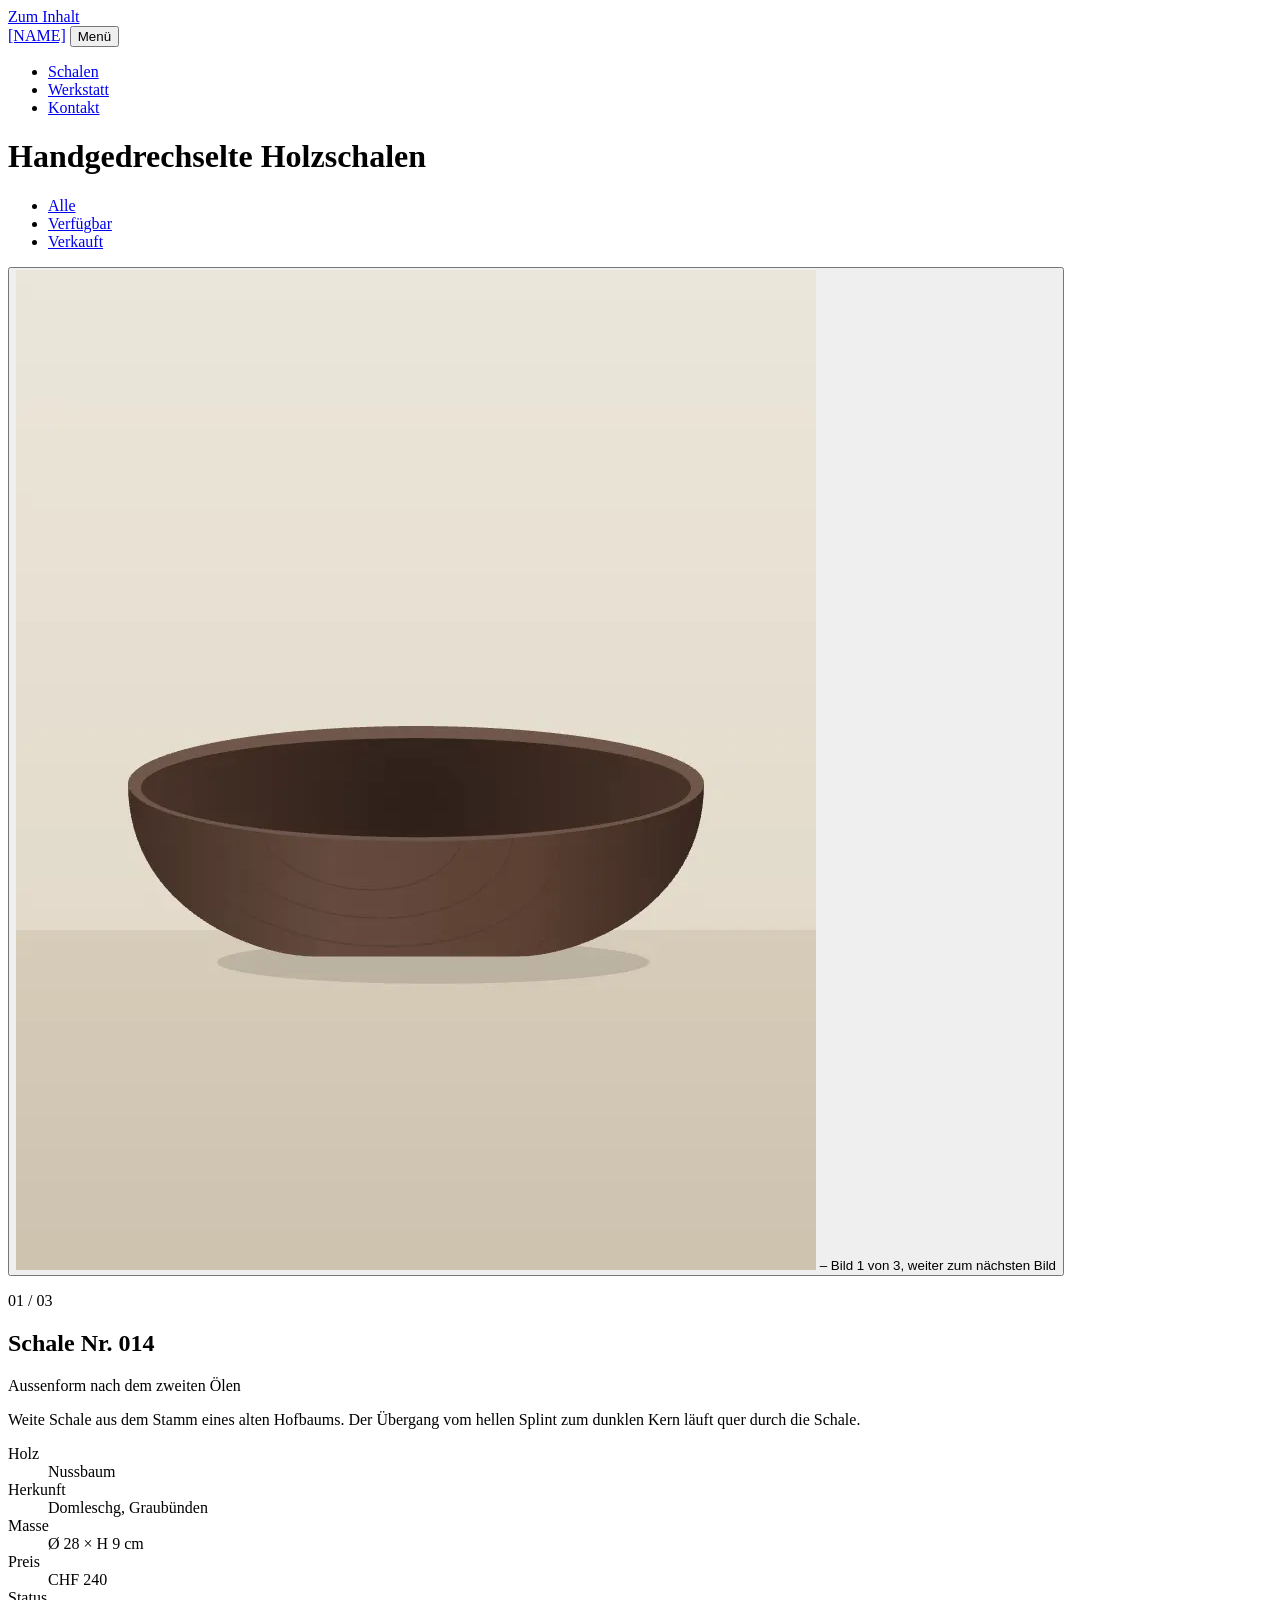
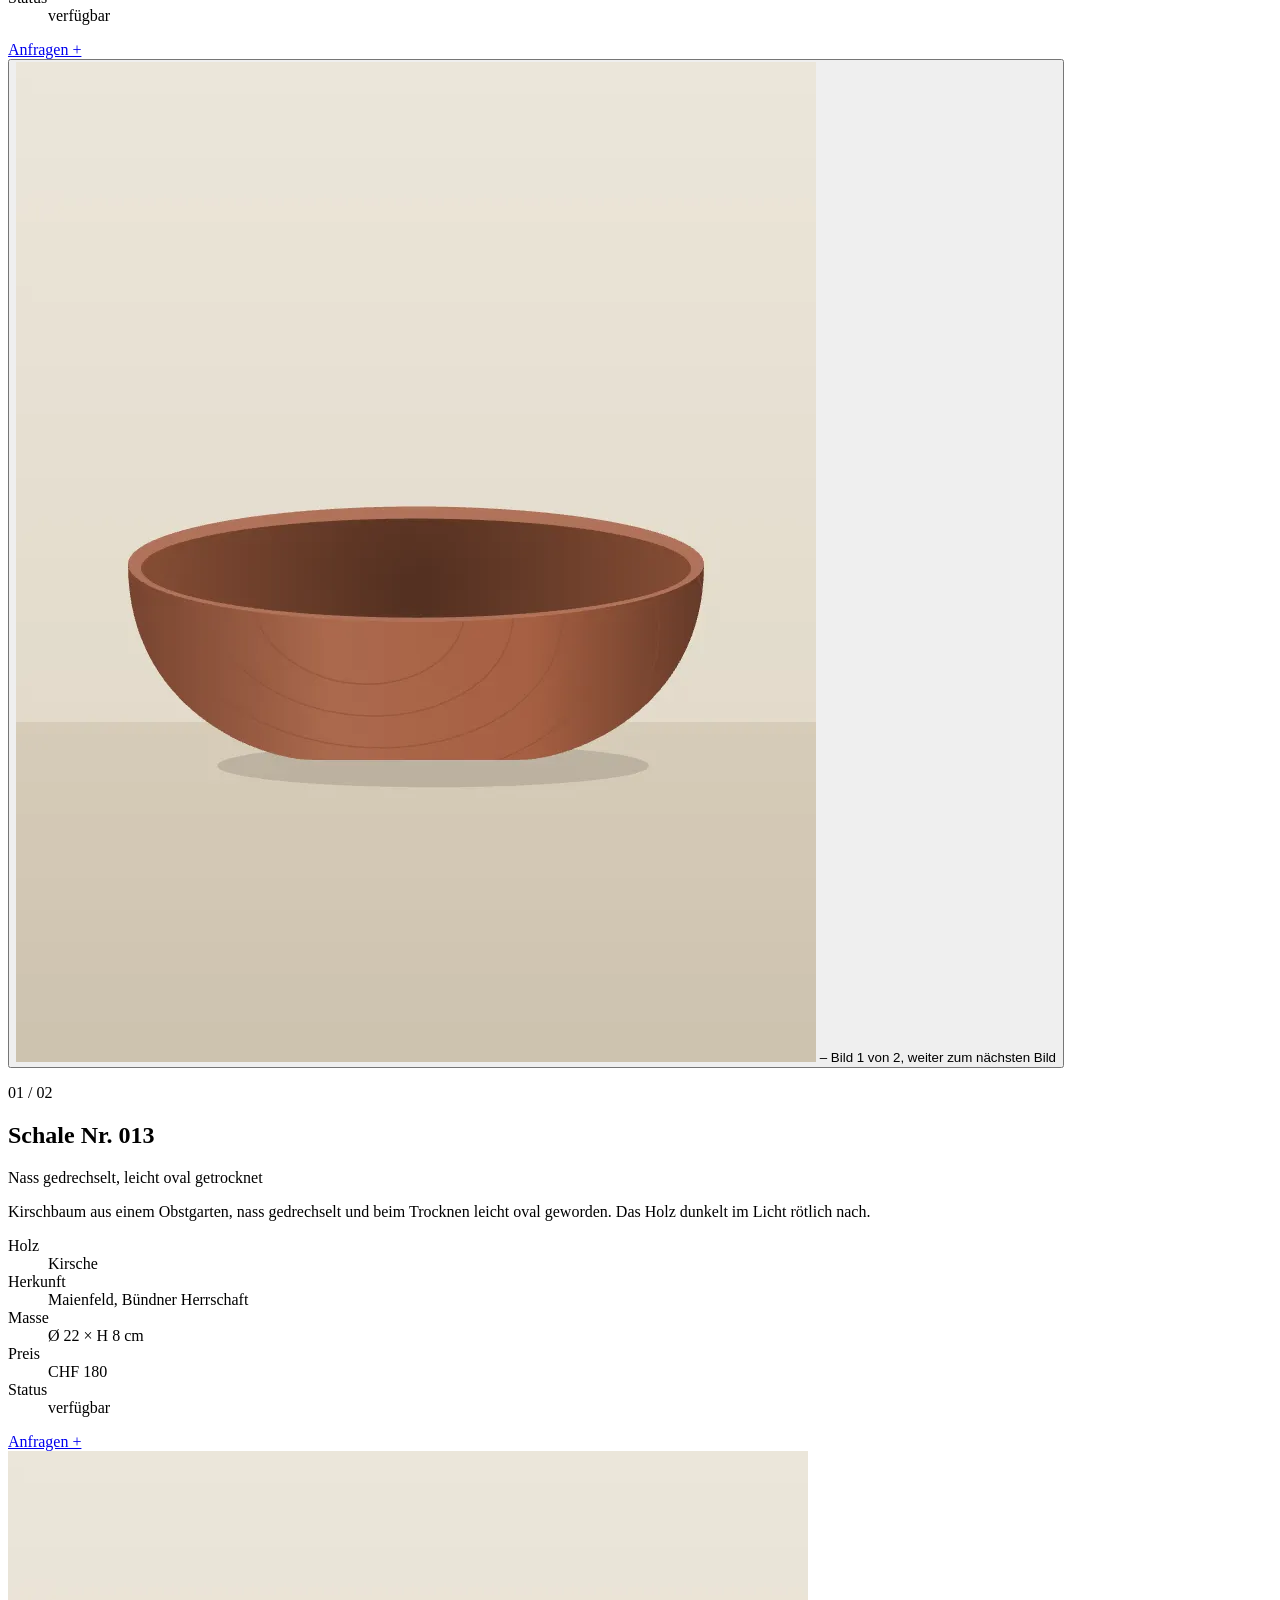
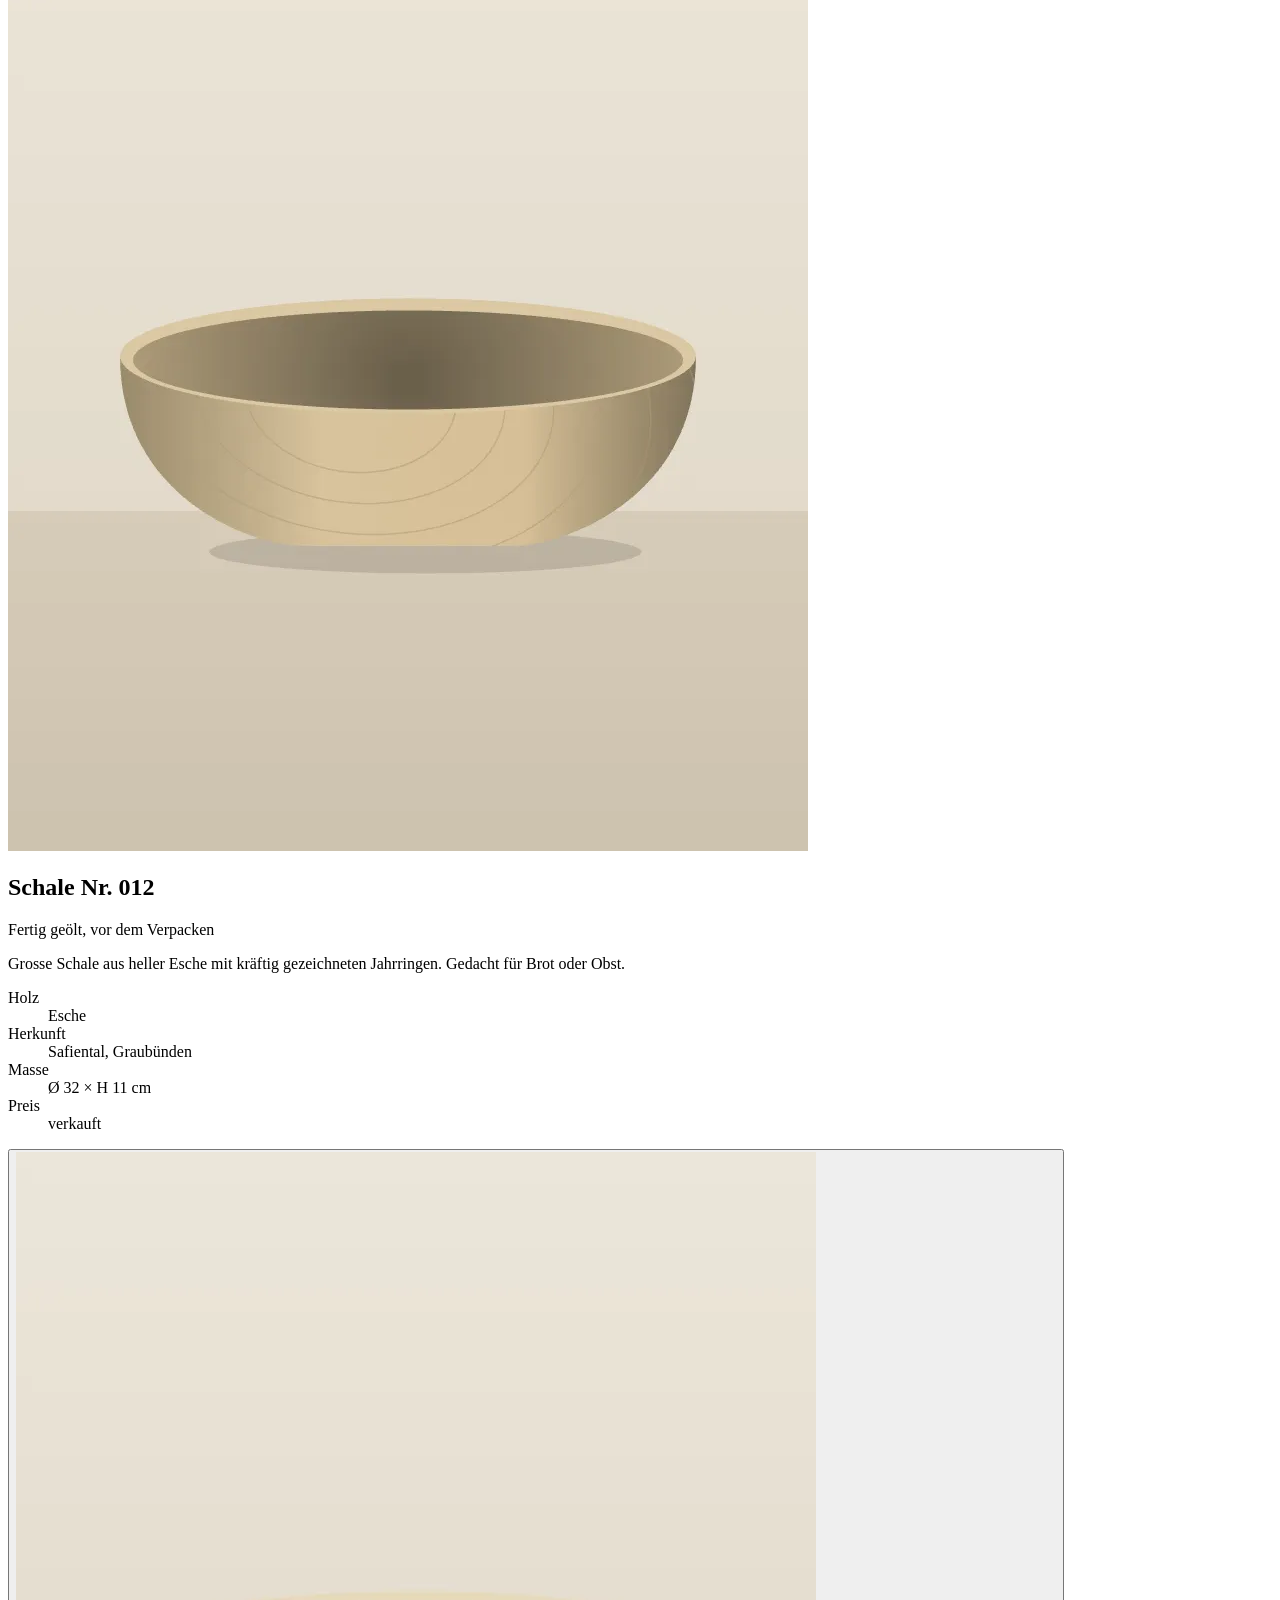
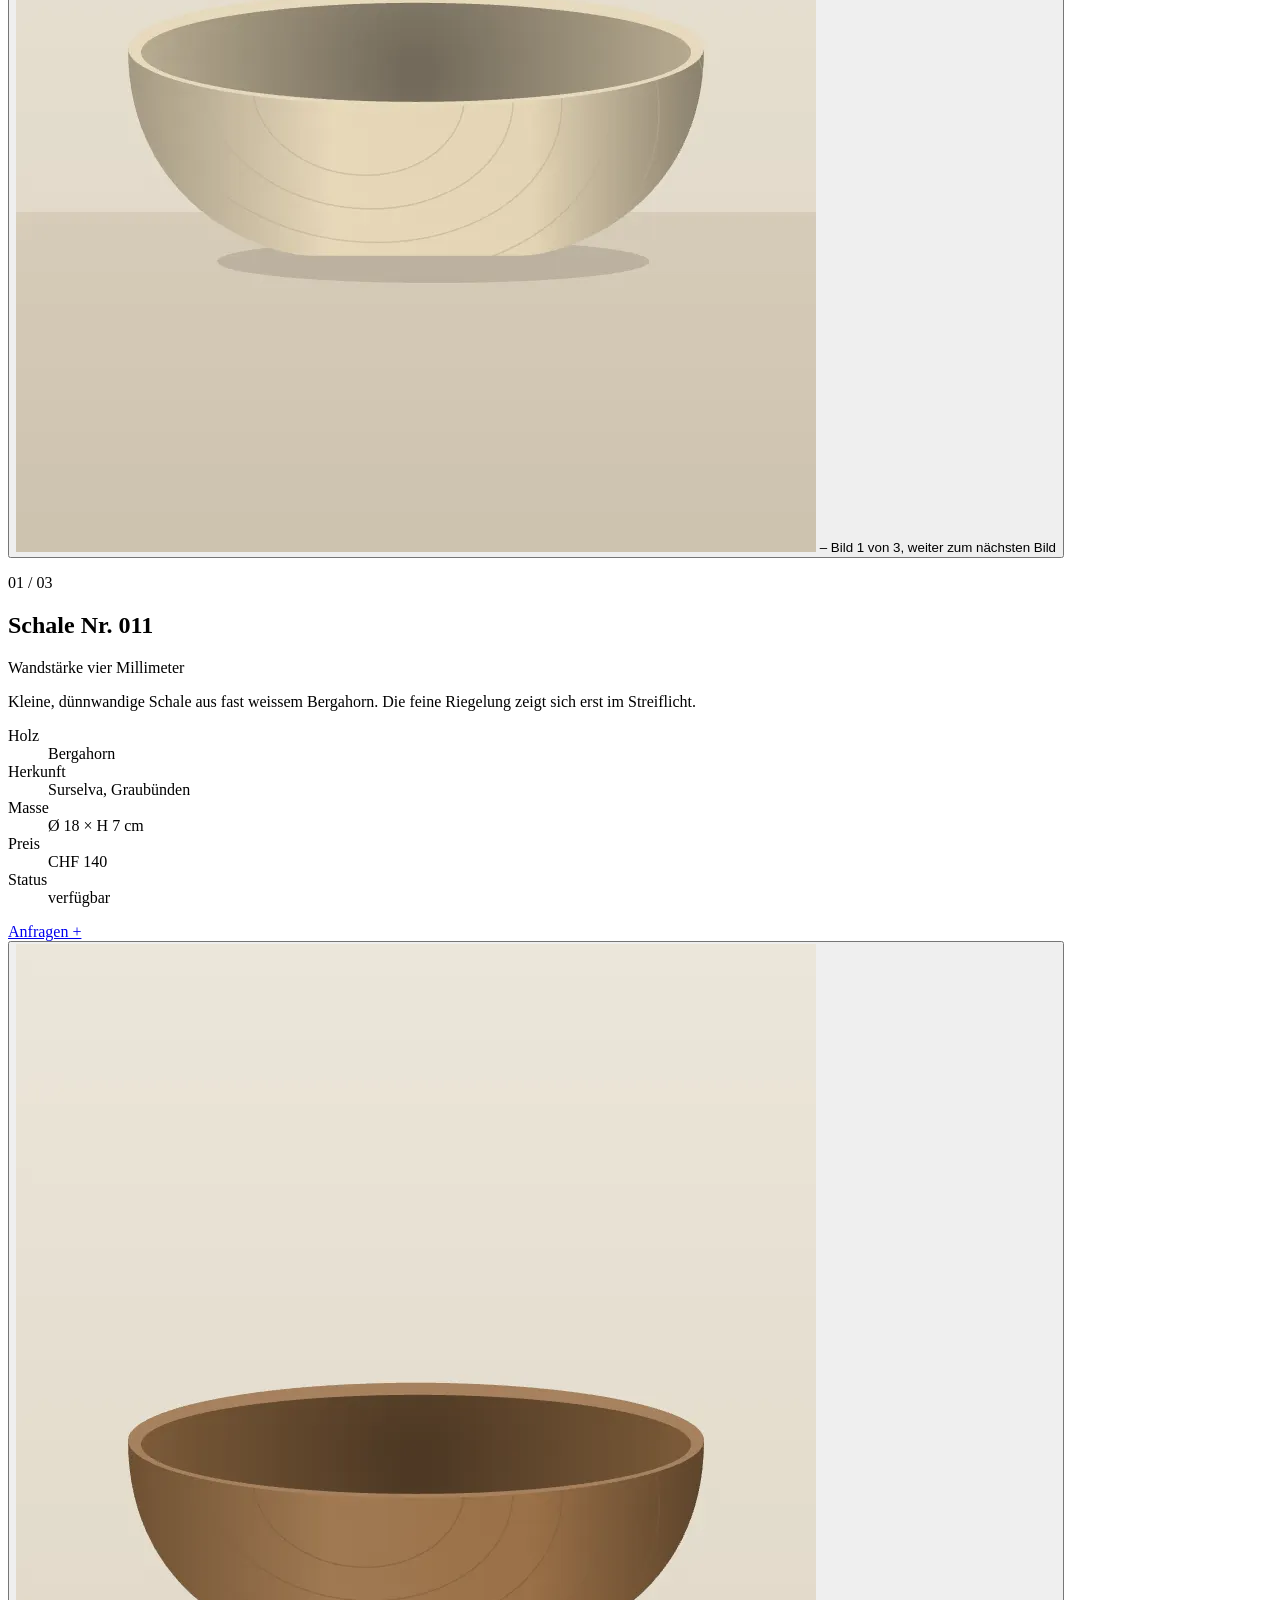
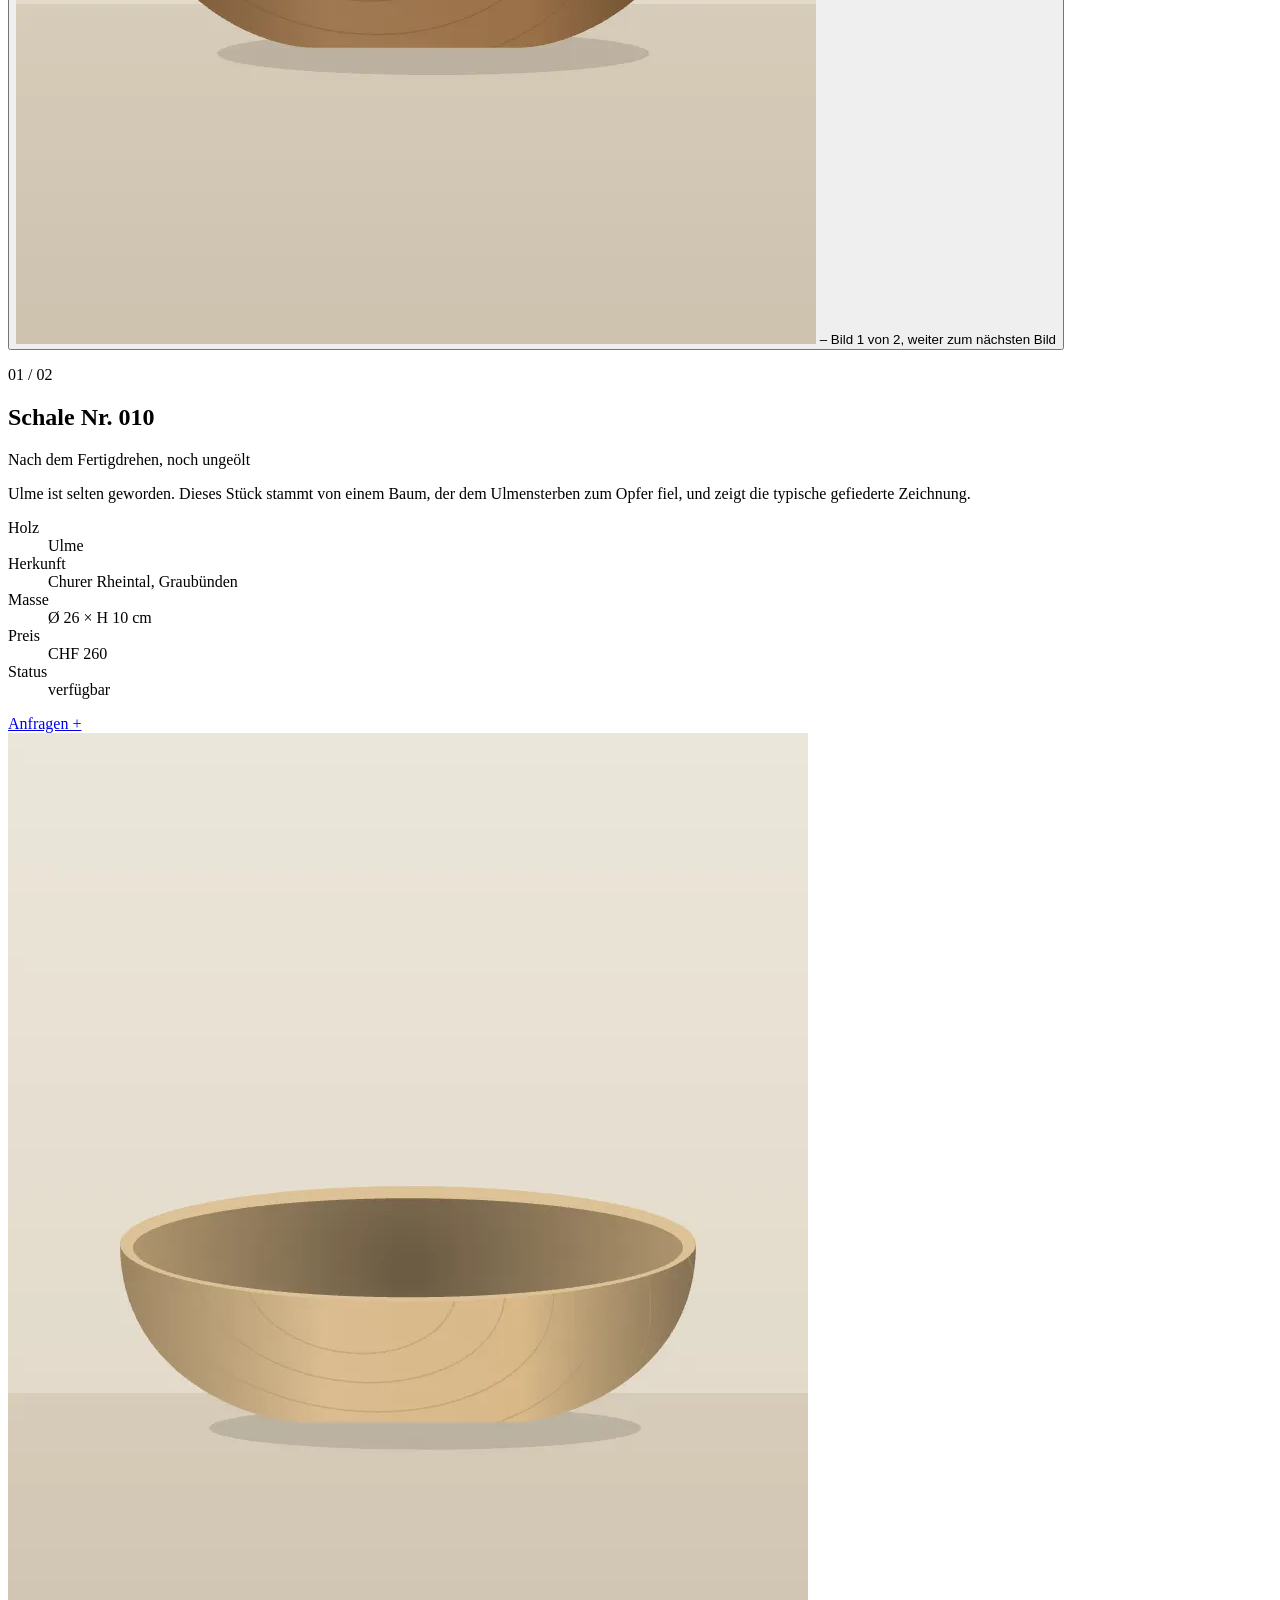
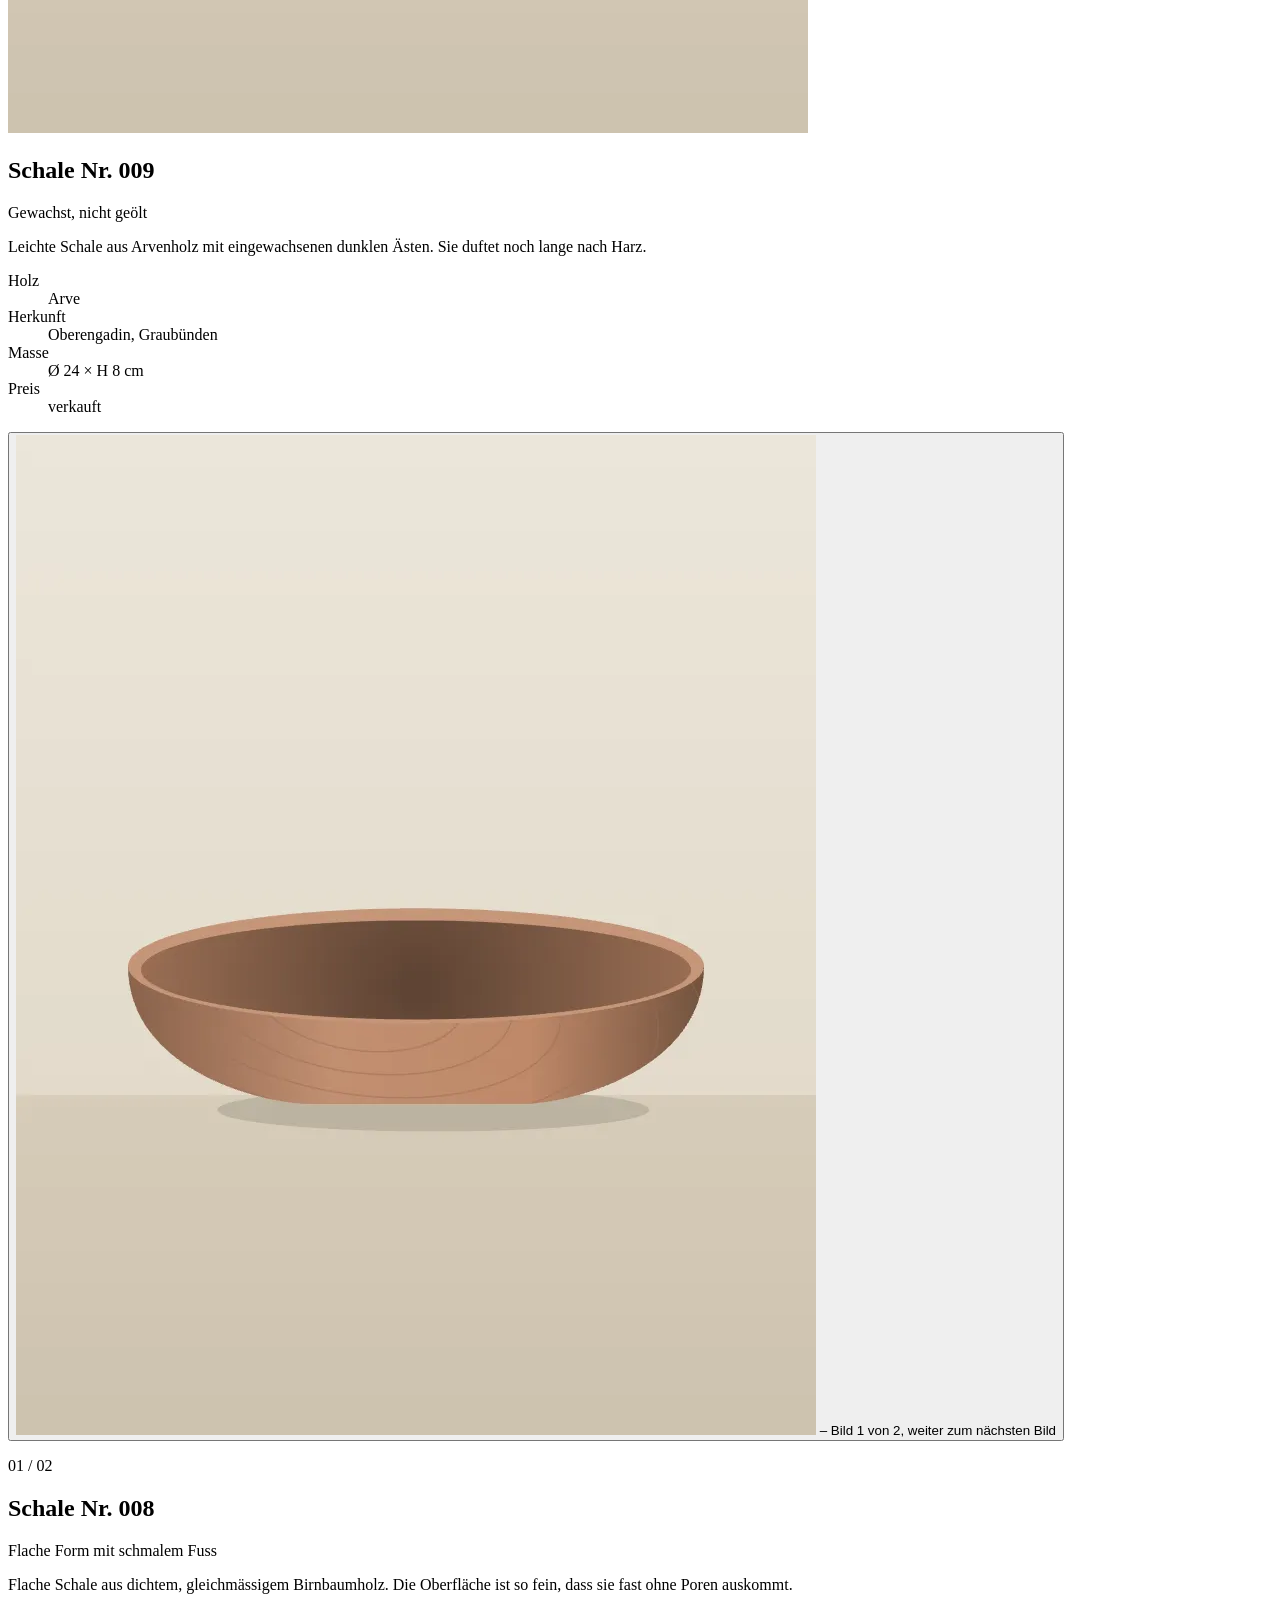
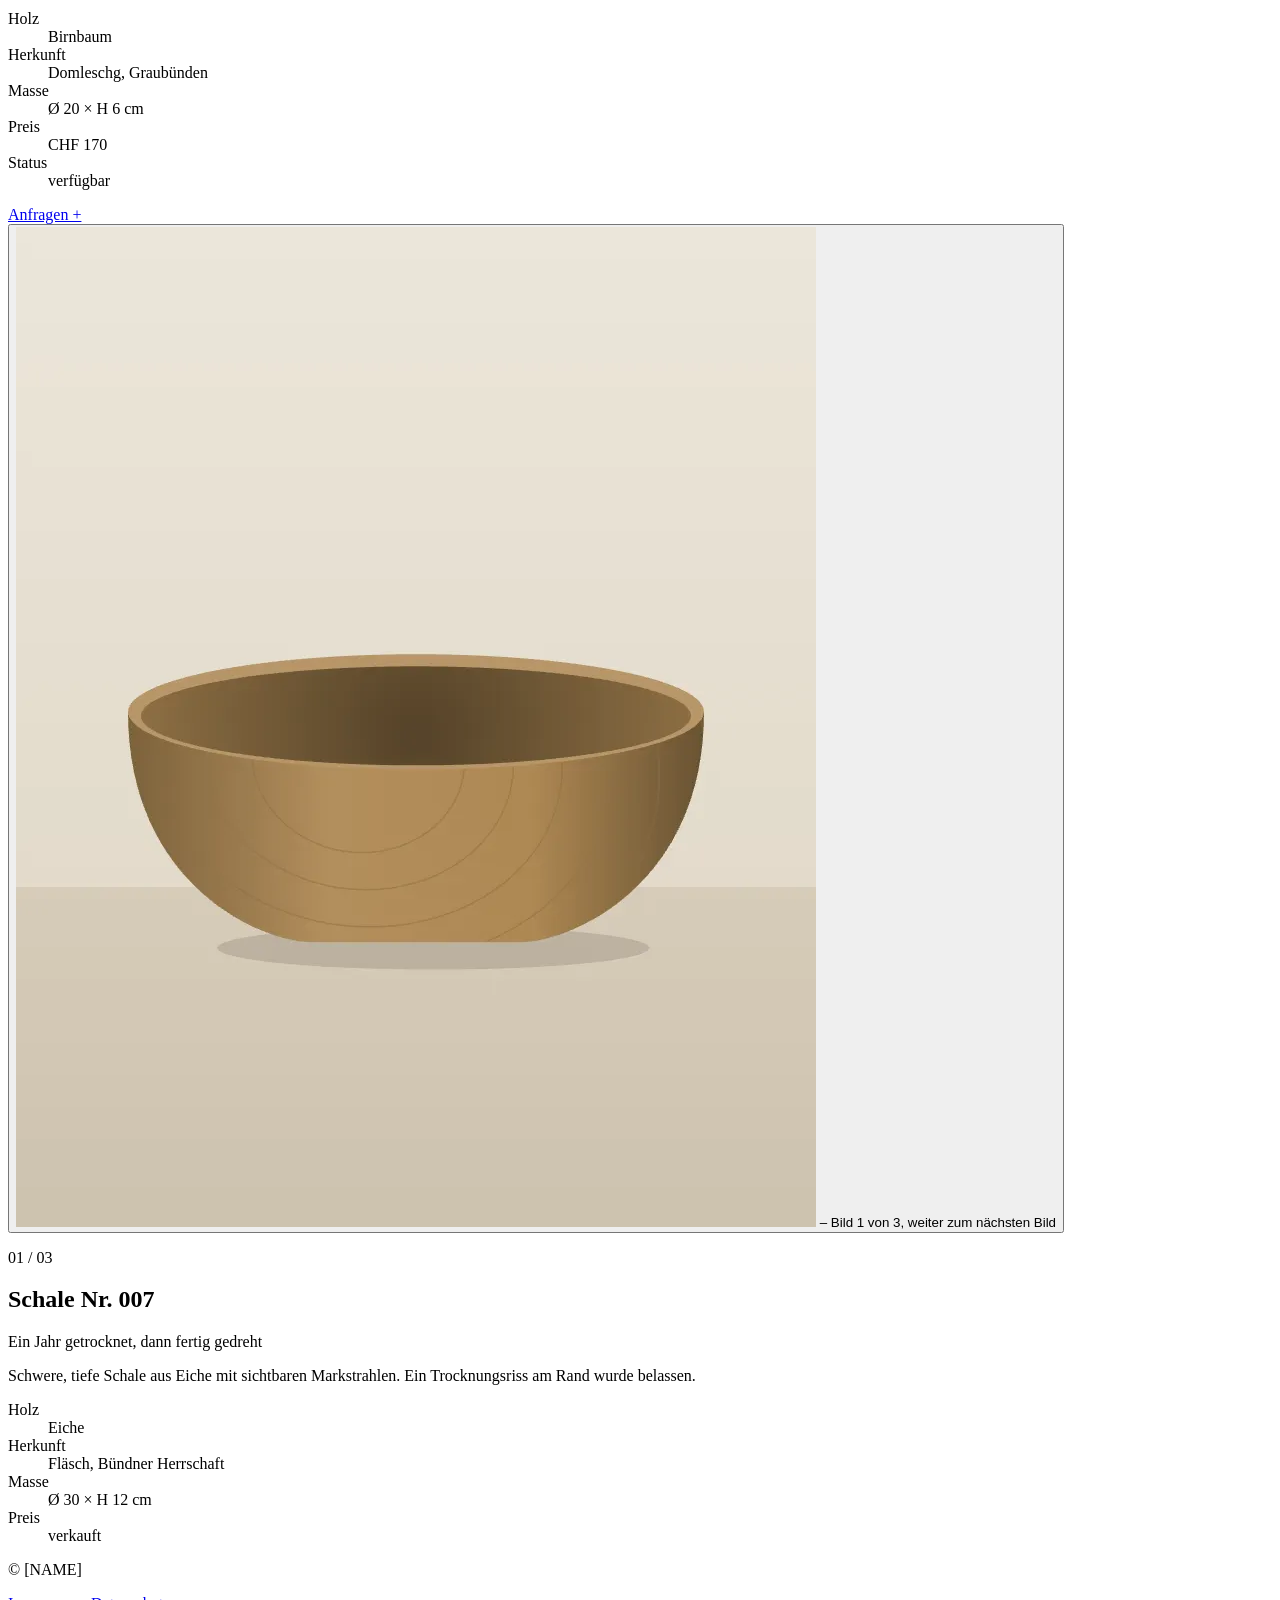
==== index.html @ e10bf765 "Seiten mit Navigation und Textentwürfen Co-Authored-By: Claude Fable 5.2 <noreply@anthropic.com>" ====
<!doctype html>
<html lang="de-CH">
<head>
  <meta charset="utf-8">
  <meta name="viewport" content="width=device-width, initial-scale=1">
  <!-- ENTWURF -->
  <title>[NAME] – Handgedrechselte Holzschalen</title>
  <meta name="description" content="Handgedrechselte Schalen aus einheimischem Holz: Nussbaum, Kirsche, Esche, Ahorn und weitere. Jede Schale ein Einzelstück, Anfrage per E-Mail.">
  <link rel="canonical" href="https://BENUTZERNAME.github.io/REPO/">

  <meta property="og:type" content="website">
  <meta property="og:locale" content="de_CH">
  <meta property="og:site_name" content="[NAME]">
  <meta property="og:title" content="[NAME] – Handgedrechselte Holzschalen">
  <meta property="og:description" content="Schalen aus einheimischem Holz, von Hand gedrechselt. Jede ein Einzelstück.">
  <meta property="og:url" content="https://BENUTZERNAME.github.io/REPO/">
  <meta property="og:image" content="https://BENUTZERNAME.github.io/REPO/images/og-image.jpg">
  <meta property="og:image:width" content="1200">
  <meta property="og:image:height" content="630">
  <meta property="og:image:alt" content="Gedrechselte Holzschale vor hellem Hintergrund">
  <meta name="twitter:card" content="summary_large_image">
  <meta name="twitter:title" content="[NAME] – Handgedrechselte Holzschalen">
  <meta name="twitter:description" content="Schalen aus einheimischem Holz, von Hand gedrechselt. Jede ein Einzelstück.">
  <meta name="twitter:image" content="https://BENUTZERNAME.github.io/REPO/images/og-image.jpg">

  <meta name="theme-color" content="#F4F0E8">
  <link rel="icon" href="images/favicon.svg" type="image/svg+xml">
  <link rel="preload" href="data/schalen.json" as="fetch" crossorigin>
  <link rel="stylesheet" href="css/style.css">
  <script src="js/config.js"></script>
  <script src="js/nav.js" defer></script>
  <script src="js/feed.js" defer></script>
</head>
<body>
  <a class="sprung" href="#inhalt">Zum Inhalt</a>

  <header class="kopf">
    <a class="wortmarke" href="./">[NAME]</a>
    <button class="menue-knopf" type="button" aria-expanded="false" aria-controls="menue">Menü</button>
    <nav class="menue" id="menue" aria-label="Hauptnavigation">
      <ul>
        <li><a href="./" aria-current="page">Schalen</a></li>
        <li><a href="werkstatt.html">Werkstatt</a></li>
        <li><a href="kontakt.html">Kontakt</a></li>
      </ul>
    </nav>
  </header>

  <main id="inhalt">
    <h1 class="vh">Handgedrechselte Holzschalen</h1>

    <nav class="filter" aria-label="Schalen filtern">
      <ul>
        <li><a href="./" data-status="alle">Alle</a></li>
        <li><a href="?status=verfuegbar" data-status="verfuegbar">Verfügbar</a></li>
        <li><a href="?status=verkauft" data-status="verkauft">Verkauft</a></li>
      </ul>
    </nav>

    <div class="feed" id="feed"></div>

    <noscript>
      <!-- ENTWURF -->
      <p class="text">Die Übersicht der Schalen braucht JavaScript. Anfragen nehme ich gern per E-Mail entgegen: [EMAIL]</p>
    </noscript>
  </main>

  <footer class="fuss">
    <p>© [NAME]</p>
    <p><a href="kontakt.html#impressum">Impressum</a> · <a href="kontakt.html#datenschutz">Datenschutz</a></p>
  </footer>
</body>
</html>
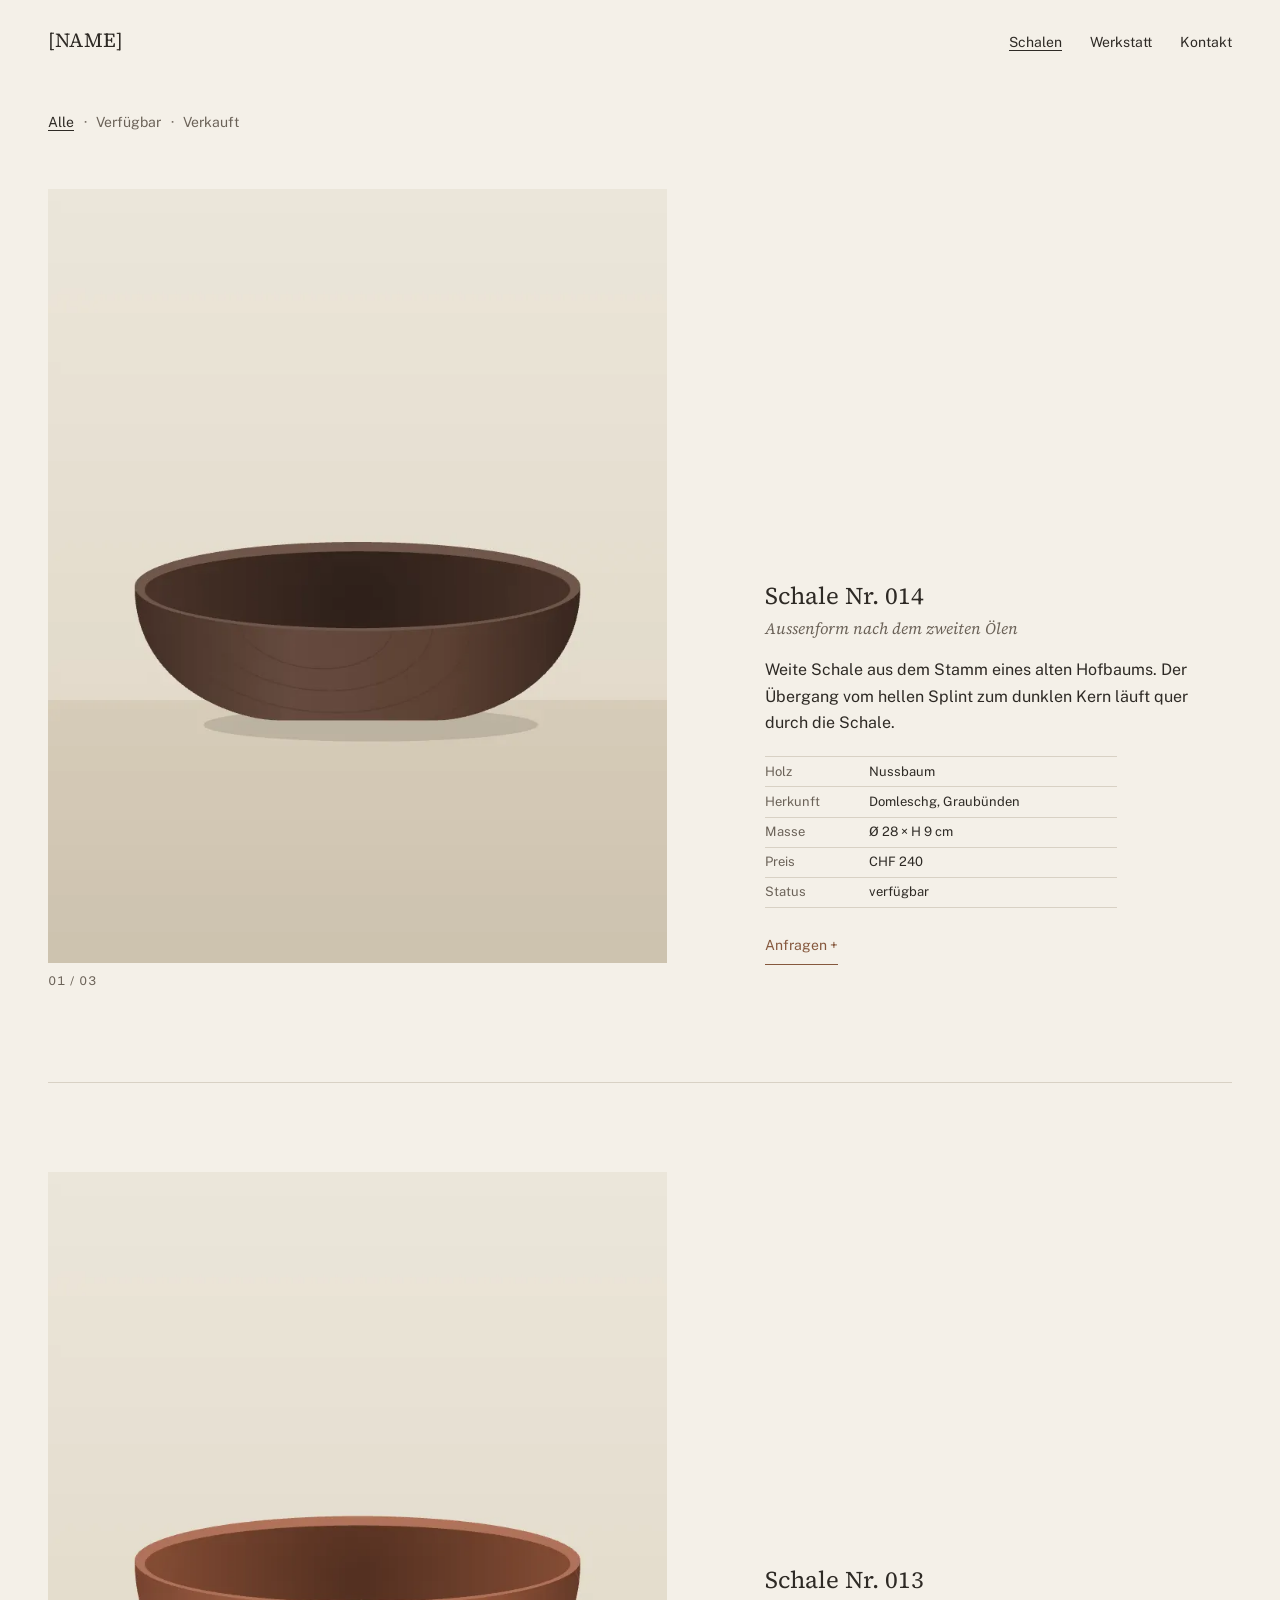
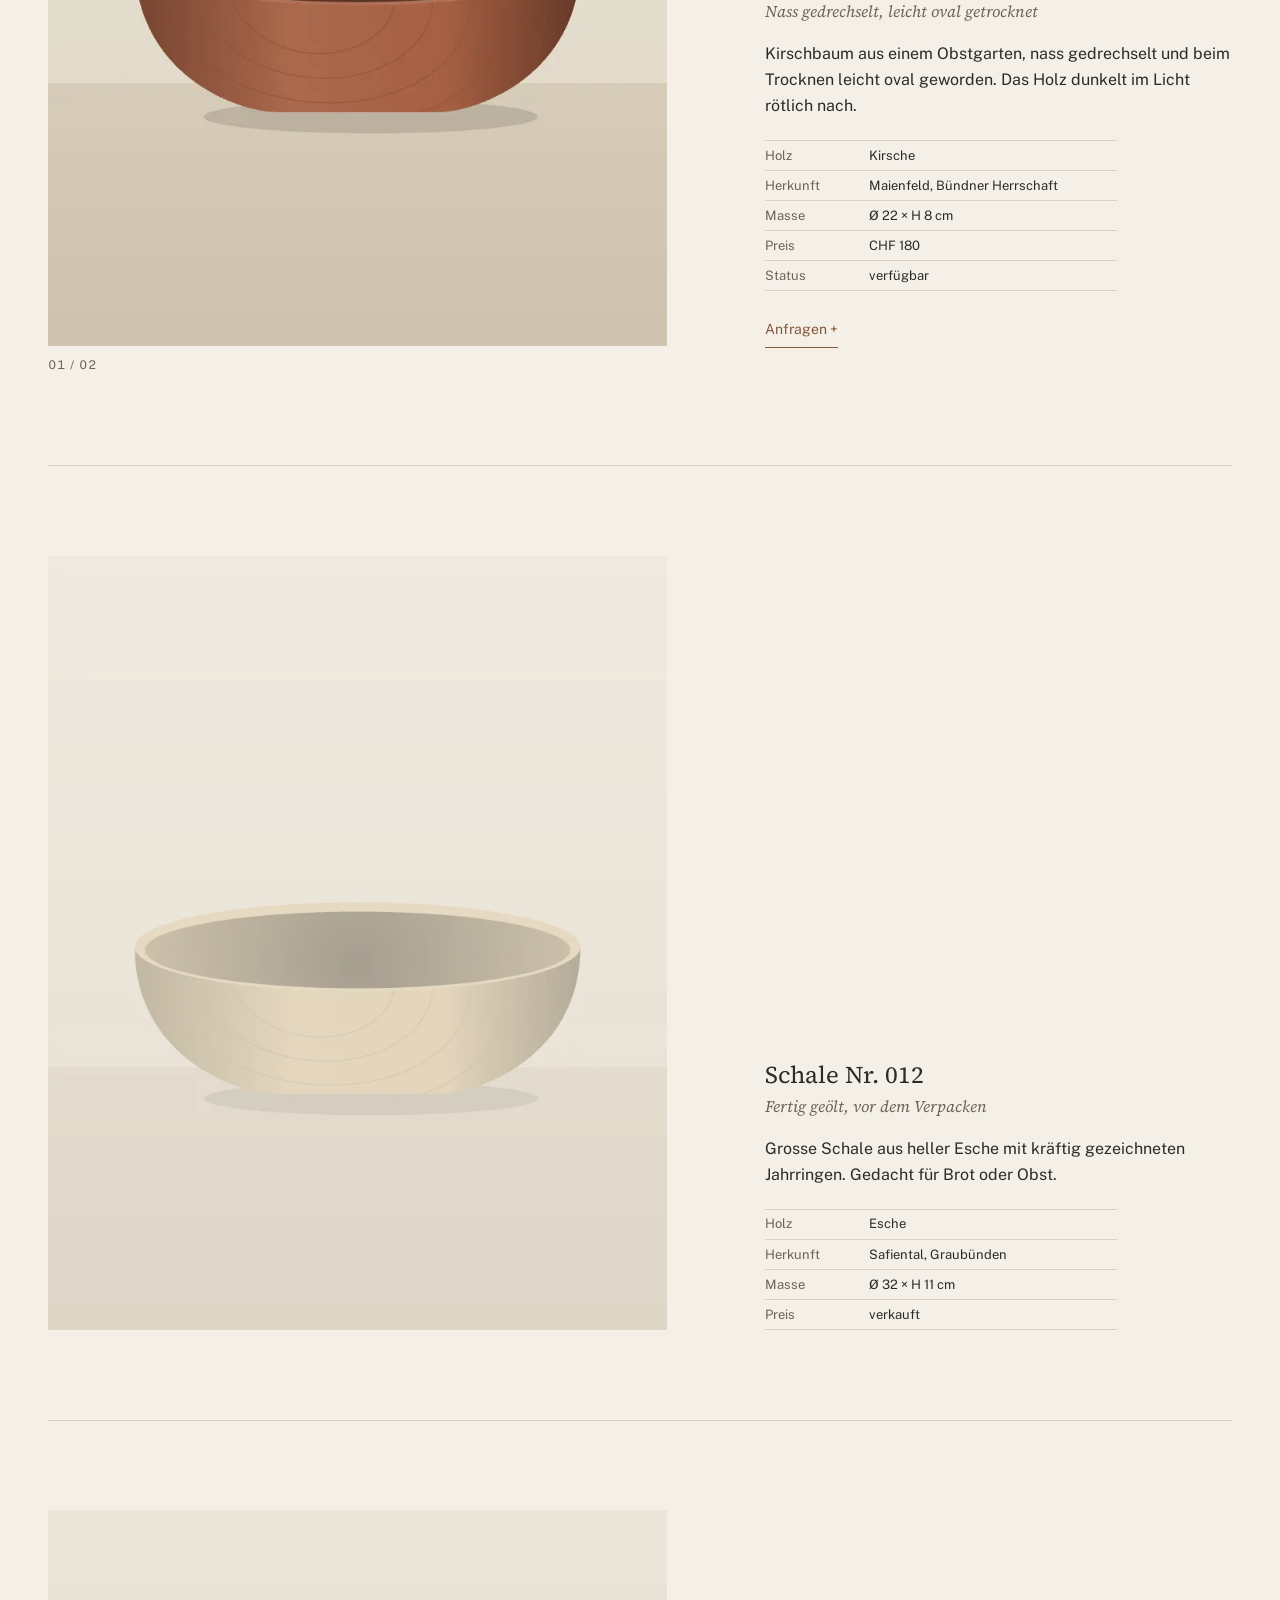
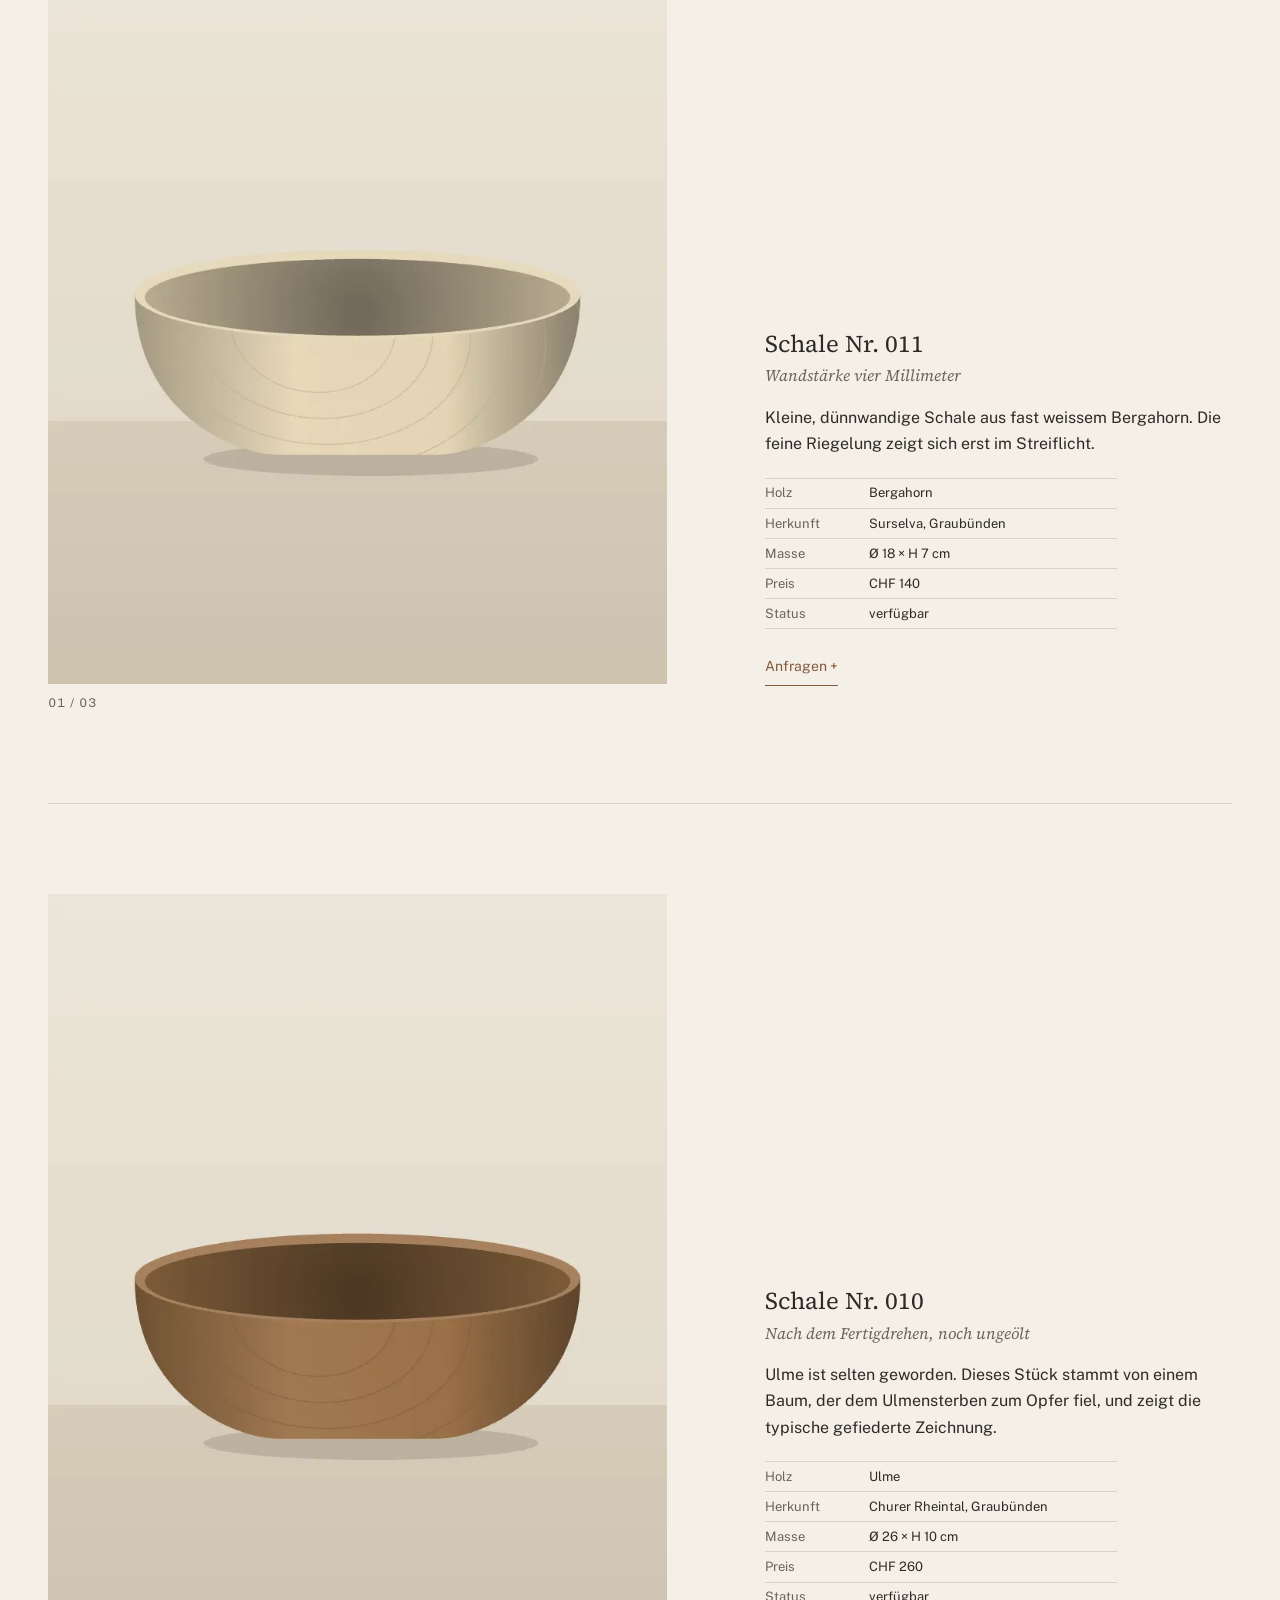
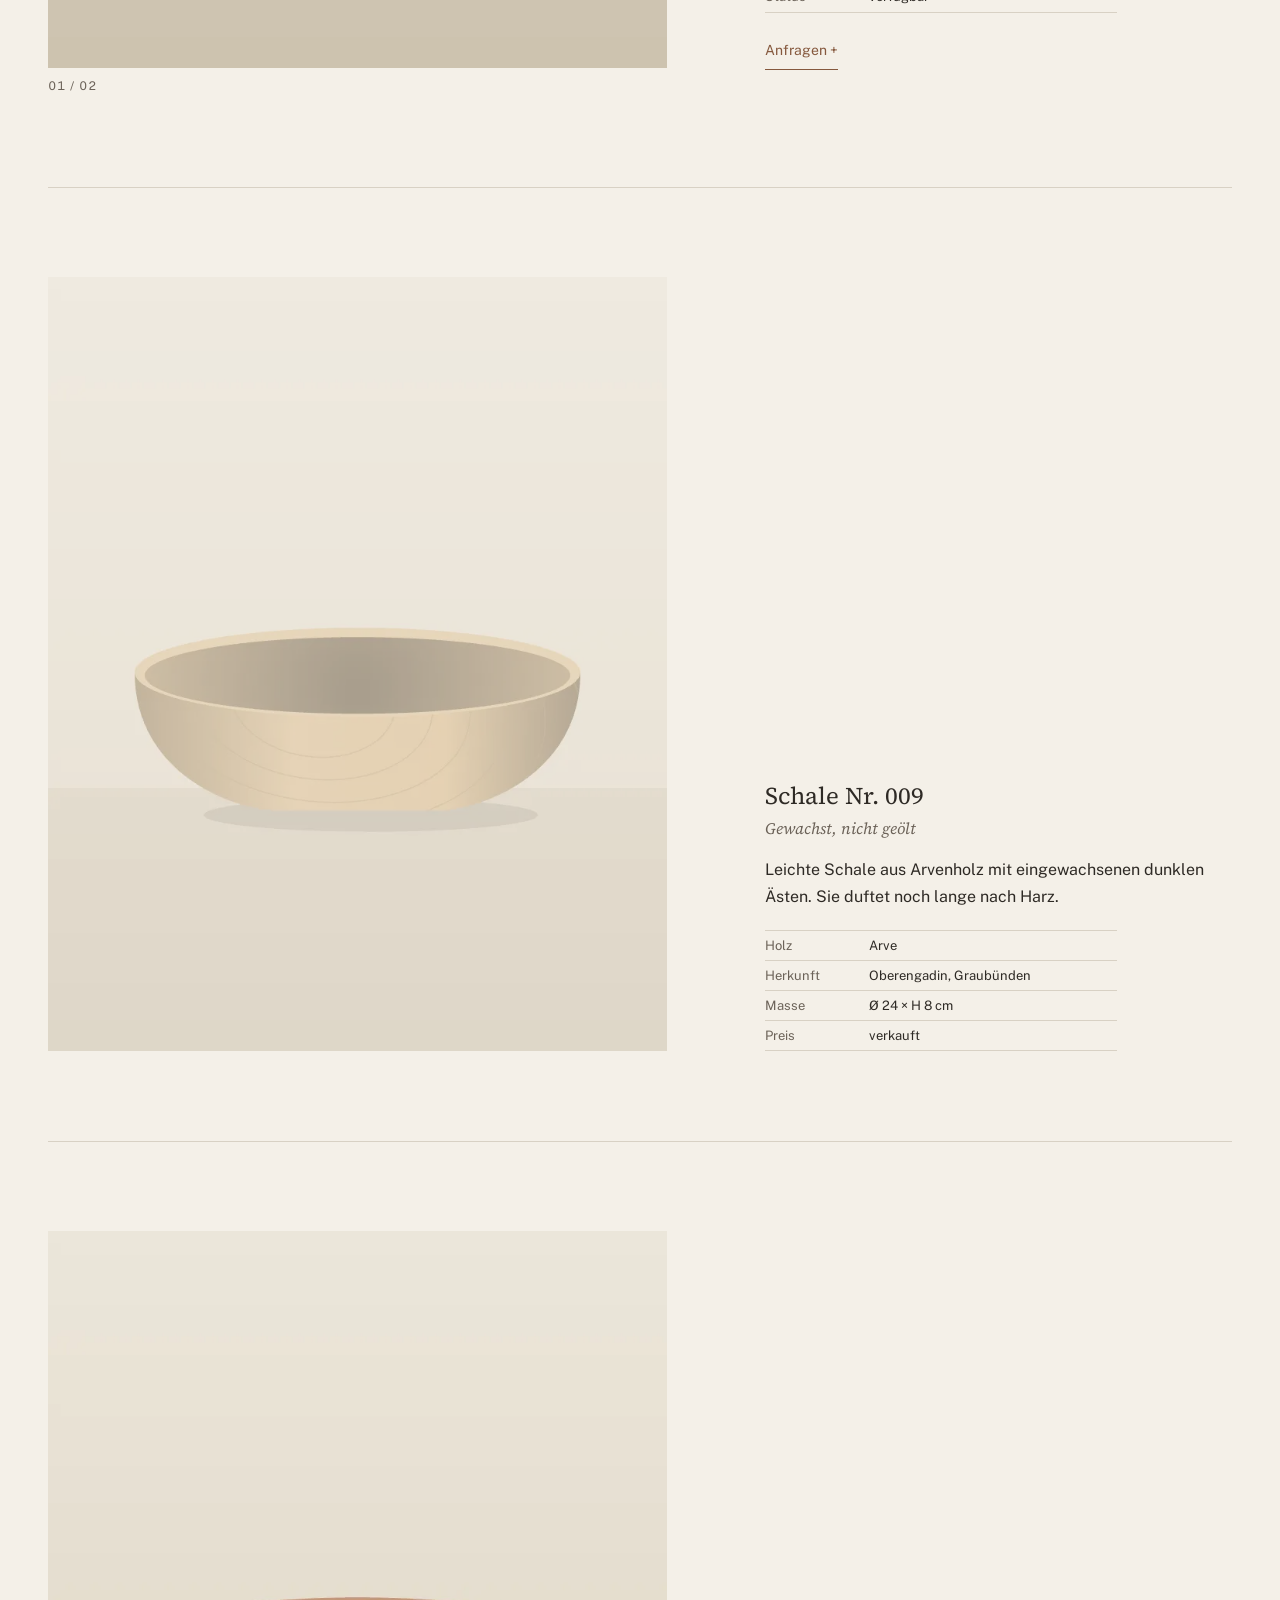
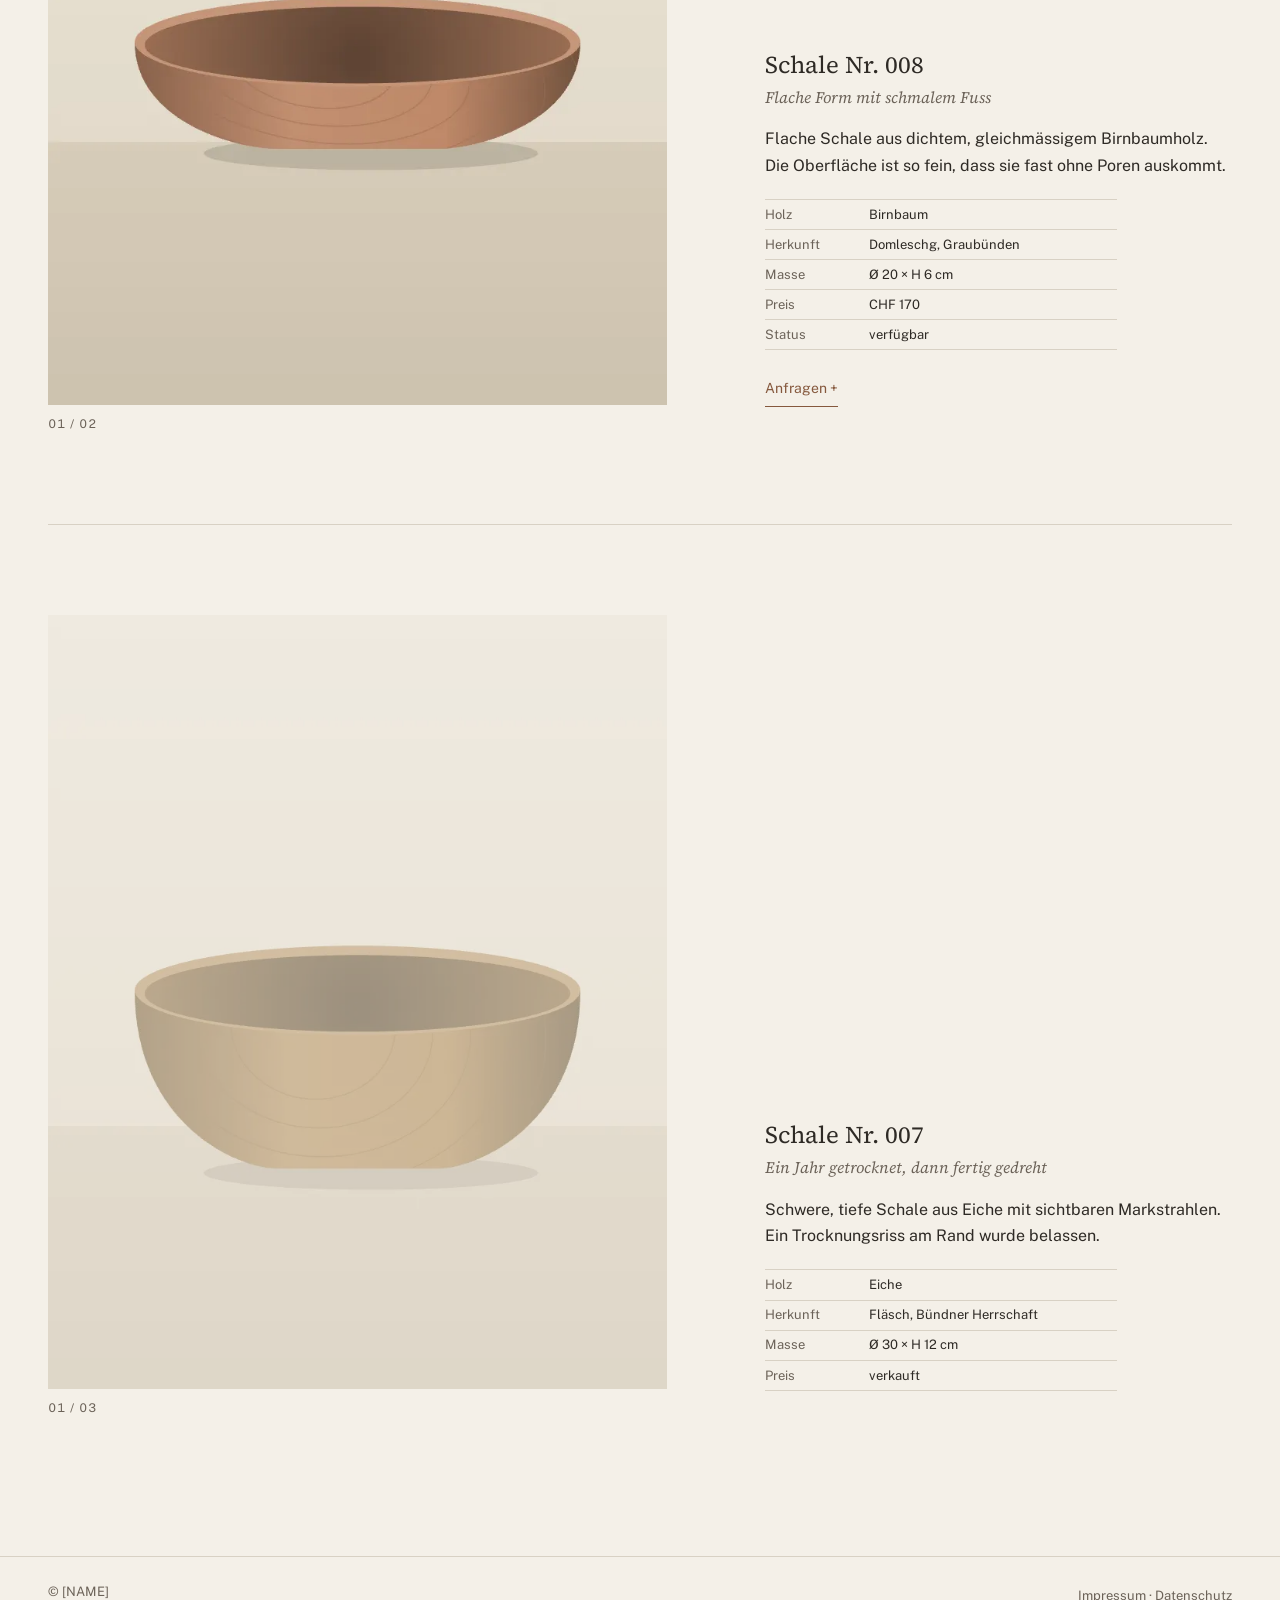
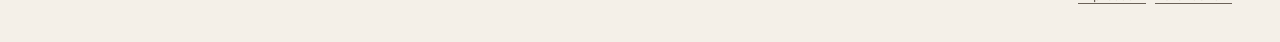
==== commit 8181da79: "Selbst gehostete Schriften, Layoutsprung im Feed behoben Source Serif 4 und Public Sans als WOFF2 (S" ====
--- a/index.html
+++ b/index.html
@@ -1,4 +1,4 @@
-<!doctype html>
+<!DOCTYPE html>
 <html lang="de-CH">
 <head>
   <meta charset="utf-8">
@@ -26,6 +26,8 @@
   <meta name="theme-color" content="#F4F0E8">
   <link rel="icon" href="images/favicon.svg" type="image/svg+xml">
   <link rel="preload" href="data/schalen.json" as="fetch" crossorigin>
+  <link rel="preload" href="fonts/public-sans-latin-wght-normal.woff2" as="font" type="font/woff2" crossorigin>
+  <link rel="preload" href="fonts/source-serif-4-latin-wght-normal.woff2" as="font" type="font/woff2" crossorigin>
   <link rel="stylesheet" href="css/style.css">
   <script src="js/config.js"></script>
   <script src="js/nav.js" defer></script>
--- a/css/style.css
+++ b/css/style.css
@@ -0,0 +1,486 @@
+/* ==========================================================================
+   Gedrechselte Holzschalen – Gestaltung
+   Farben und Schriften hier oben anpassen.
+   ========================================================================== */
+
+/* ---------- Schriften (selbst gehostet, SIL Open Font License) ---------- */
+
+@font-face {
+  font-family: "Public Sans";
+  font-style: normal;
+  font-weight: 100 900;
+  font-display: swap;
+  src: url("../fonts/public-sans-latin-wght-normal.woff2") format("woff2");
+}
+
+@font-face {
+  font-family: "Source Serif 4";
+  font-style: normal;
+  font-weight: 200 900;
+  font-display: swap;
+  src: url("../fonts/source-serif-4-latin-wght-normal.woff2") format("woff2");
+}
+
+@font-face {
+  font-family: "Source Serif 4";
+  font-style: italic;
+  font-weight: 200 900;
+  font-display: swap;
+  src: url("../fonts/source-serif-4-latin-wght-italic.woff2") format("woff2");
+}
+
+:root {
+  /* Farben */
+  --grund: #F4F0E8;        /* Hintergrund, warmes Kalkweiss */
+  --text: #2E2A25;         /* Schrift, dunkles Braun-Grau */
+  --leise: #6B6258;        /* Sekundärtext (Kontrast AA auf --grund) */
+  --linie: #8C8377;        /* Linien und Zierelemente, nicht für kleinen Text */
+  --linie-zart: #D8D1C4;   /* Haarlinien zwischen Einträgen */
+  --akzent: #85583D;       /* Links und Hover (Kontrast AA auf --grund) */
+  --bildgrund: #E6DFD2;    /* Fläche, solange ein Bild lädt */
+
+  /* Schriften */
+  --serif: "Source Serif 4", "Iowan Old Style", "Palatino Linotype", Palatino, "Book Antiqua", Georgia, serif;
+  --grotesk: "Public Sans", "Helvetica Neue", Helvetica, Arial, system-ui, sans-serif;
+
+  /* Masse */
+  --rand: clamp(1.25rem, 4vw, 3rem);
+  --dauer: 180ms;
+}
+
+*,
+*::before,
+*::after {
+  box-sizing: border-box;
+}
+
+html {
+  -webkit-text-size-adjust: 100%;
+  text-size-adjust: 100%;
+}
+
+body {
+  margin: 0;
+  background: var(--grund);
+  color: var(--text);
+  font-family: var(--grotesk);
+  font-size: 1rem;
+  line-height: 1.65;
+}
+
+body.menue-offen {
+  overflow: hidden;
+}
+
+img {
+  display: block;
+  max-width: 100%;
+  height: auto;
+}
+
+a {
+  color: var(--akzent);
+  text-decoration-thickness: 1px;
+  text-underline-offset: 0.2em;
+  transition: color var(--dauer);
+}
+
+a:hover {
+  color: var(--text);
+}
+
+:focus-visible {
+  outline: 2px solid var(--akzent);
+  outline-offset: 3px;
+}
+
+.vh {
+  position: absolute;
+  width: 1px;
+  height: 1px;
+  margin: -1px;
+  padding: 0;
+  overflow: hidden;
+  clip-path: inset(50%);
+  white-space: nowrap;
+  border: 0;
+}
+
+.sprung {
+  position: absolute;
+  left: -999rem;
+  top: 0.5rem;
+  z-index: 30;
+  padding: 0.5rem 0.75rem;
+  background: var(--grund);
+}
+
+.sprung:focus {
+  left: var(--rand);
+}
+
+/* ---------- Kopf und Navigation ---------- */
+
+.kopf {
+  position: relative;
+  z-index: 20;
+  display: flex;
+  flex-wrap: wrap;
+  align-items: baseline;
+  justify-content: space-between;
+  gap: 0.5rem 2rem;
+  padding: 1.25rem var(--rand);
+}
+
+.wortmarke {
+  position: relative;
+  z-index: 22;
+  padding: 0.25rem 0;
+  font-family: var(--serif);
+  font-size: 1.25rem;
+  letter-spacing: 0.01em;
+  color: var(--text);
+  text-decoration: none;
+}
+
+.menue ul {
+  display: flex;
+  gap: 1.75rem;
+  margin: 0;
+  padding: 0;
+  list-style: none;
+}
+
+.menue a {
+  display: inline-block;
+  padding: 0.25rem 0;
+  font-size: 0.875rem;
+  color: var(--text);
+  text-decoration: none;
+}
+
+.menue a:hover {
+  color: var(--akzent);
+}
+
+.menue a[aria-current] {
+  text-decoration: underline;
+}
+
+.menue-knopf {
+  display: none;
+  position: relative;
+  z-index: 22;
+  padding: 0.5rem 0;
+  border: 0;
+  background: none;
+  font: inherit;
+  font-size: 0.875rem;
+  color: var(--text);
+  cursor: pointer;
+}
+
+@media (max-width: 699px) {
+  .js .menue-knopf {
+    display: block;
+  }
+
+  .js .menue {
+    position: fixed;
+    inset: 0;
+    z-index: 21;
+    display: flex;
+    align-items: center;
+    padding: var(--rand);
+    background: var(--grund);
+    opacity: 0;
+    visibility: hidden;
+    transition: opacity var(--dauer), visibility var(--dauer);
+  }
+
+  .js .menue.ist-offen {
+    opacity: 1;
+    visibility: visible;
+  }
+
+  .js .menue ul {
+    flex-direction: column;
+    gap: 0.75rem;
+  }
+
+  .js .menue a {
+    font-family: var(--serif);
+    font-size: 2rem;
+    line-height: 1.3;
+  }
+}
+
+/* ---------- Filter ---------- */
+
+.filter {
+  padding: 1.5rem var(--rand) 0;
+  font-size: 0.875rem;
+  color: var(--leise);
+}
+
+.filter ul {
+  display: flex;
+  gap: 0.6rem;
+  margin: 0;
+  padding: 0;
+  list-style: none;
+}
+
+.filter li + li::before {
+  content: "·";
+  margin-right: 0.6rem;
+}
+
+.filter a {
+  display: inline-block;
+  padding: 0.4rem 0;
+  color: var(--leise);
+  text-decoration: none;
+}
+
+.filter a:hover {
+  color: var(--akzent);
+}
+
+.filter a[aria-current] {
+  color: var(--text);
+  text-decoration: underline;
+}
+
+/* ---------- Feed ---------- */
+
+.feed {
+  padding: 0 var(--rand);
+  min-height: 100vh; /* hält den Fuss aus dem Bild, bis der Feed geladen ist */
+}
+
+.schale {
+  padding: clamp(2.5rem, 7vw, 6rem) 0;
+  border-top: 1px solid var(--linie-zart);
+  scroll-margin-top: 1rem;
+}
+
+.schale:first-child {
+  border-top: 0;
+  padding-top: clamp(1.5rem, 4vw, 3rem);
+}
+
+.bild-knopf {
+  display: block;
+  width: 100%;
+  padding: 0;
+  border: 0;
+  background: none;
+  color: inherit;
+  cursor: pointer;
+  touch-action: pan-y;
+}
+
+.bildfolge img {
+  width: 100%;
+  aspect-ratio: 4 / 5;
+  object-fit: cover;
+  background: var(--bildgrund);
+  transition: opacity var(--dauer);
+}
+
+.ist-verkauft .bildfolge img {
+  opacity: 0.55;
+}
+
+.bildfolge.wechselt img {
+  opacity: 0;
+}
+
+.zaehler {
+  margin: 0.6rem 0 0;
+  font-size: 0.75rem;
+  font-variant-numeric: tabular-nums;
+  letter-spacing: 0.08em;
+  color: var(--leise);
+}
+
+.angaben h2 {
+  margin: 1.25rem 0 0.25rem;
+  font-family: var(--serif);
+  font-size: 1.5rem;
+  font-weight: 400;
+  line-height: 1.2;
+}
+
+.legende {
+  min-height: 1.65em;
+  margin: 0 0 1rem;
+  font-family: var(--serif);
+  font-style: italic;
+  color: var(--leise);
+}
+
+.beschrieb {
+  max-width: 34em;
+  margin: 0 0 1.25rem;
+}
+
+.daten {
+  max-width: 22rem;
+  margin: 0 0 1.25rem;
+  font-size: 0.8125rem;
+  line-height: 1.5;
+}
+
+.daten div {
+  display: grid;
+  grid-template-columns: 6.5rem 1fr;
+  padding: 0.3rem 0;
+  border-top: 1px solid var(--linie-zart);
+}
+
+.daten div:last-child {
+  border-bottom: 1px solid var(--linie-zart);
+}
+
+.daten dt {
+  color: var(--leise);
+}
+
+.daten dd {
+  margin: 0;
+}
+
+.anfragen {
+  display: inline-block;
+  padding: 0.4rem 0;
+  font-size: 0.875rem;
+  text-decoration: none;
+  border-bottom: 1px solid currentColor;
+}
+
+.meldung {
+  padding: 4rem 0;
+  color: var(--leise);
+}
+
+@media (min-width: 900px) {
+  .schale {
+    display: grid;
+    grid-template-columns: minmax(0, 7fr) minmax(0, 5fr);
+    column-gap: clamp(2rem, 5vw, 5rem);
+    align-items: end;
+  }
+
+  /* Das Hochformat soll ganz in die Fensterhöhe passen */
+  .bildfolge {
+    max-width: calc(86vh * 0.8);
+  }
+
+  .angaben h2 {
+    margin-top: 0;
+  }
+
+  .angaben > :last-child {
+    margin-bottom: 0;
+  }
+
+  /* Angaben schliessen mit der Bildunterkante ab, der Zähler steht darunter */
+  .schale:has(.zaehler) .angaben {
+    padding-bottom: 1.725rem;
+  }
+}
+
+/* ---------- Textseiten ---------- */
+
+.text {
+  max-width: calc(40rem + 2 * var(--rand));
+  padding: clamp(2rem, 6vw, 5rem) var(--rand);
+}
+
+.text h1 {
+  margin: 0 0 2rem;
+  font-family: var(--serif);
+  font-size: clamp(1.75rem, 4vw, 2.5rem);
+  font-weight: 400;
+  line-height: 1.15;
+}
+
+.text h2 {
+  margin: 2.75rem 0 0.5rem;
+  font-family: var(--serif);
+  font-size: 1.25rem;
+  font-weight: 400;
+  line-height: 1.3;
+}
+
+.text h3 {
+  margin: 1.75rem 0 0.25rem;
+  font-size: 0.875rem;
+  font-weight: 600;
+}
+
+.text p,
+.text ul,
+.text address {
+  margin: 0 0 1rem;
+}
+
+.text ul {
+  padding-left: 1.1rem;
+}
+
+.text address {
+  font-style: normal;
+}
+
+.text .einstieg {
+  font-family: var(--serif);
+  font-size: 1.1875rem;
+  line-height: 1.5;
+}
+
+.text .klein {
+  font-size: 0.8125rem;
+  color: var(--leise);
+}
+
+/* ---------- Fuss ---------- */
+
+.fuss {
+  display: flex;
+  flex-wrap: wrap;
+  justify-content: space-between;
+  gap: 0.5rem 2rem;
+  margin-top: 3rem;
+  padding: 1.5rem var(--rand) 2rem;
+  border-top: 1px solid var(--linie-zart);
+  font-size: 0.8125rem;
+  color: var(--leise);
+}
+
+.fuss p {
+  margin: 0;
+}
+
+.fuss a {
+  display: inline-block;
+  padding: 0.25rem 0;
+  color: var(--leise);
+}
+
+.fuss a:hover {
+  color: var(--akzent);
+}
+
+/* ---------- Weniger Bewegung ---------- */
+
+@media (prefers-reduced-motion: reduce) {
+  *,
+  *::before,
+  *::after {
+    transition: none !important;
+    scroll-behavior: auto !important;
+  }
+}
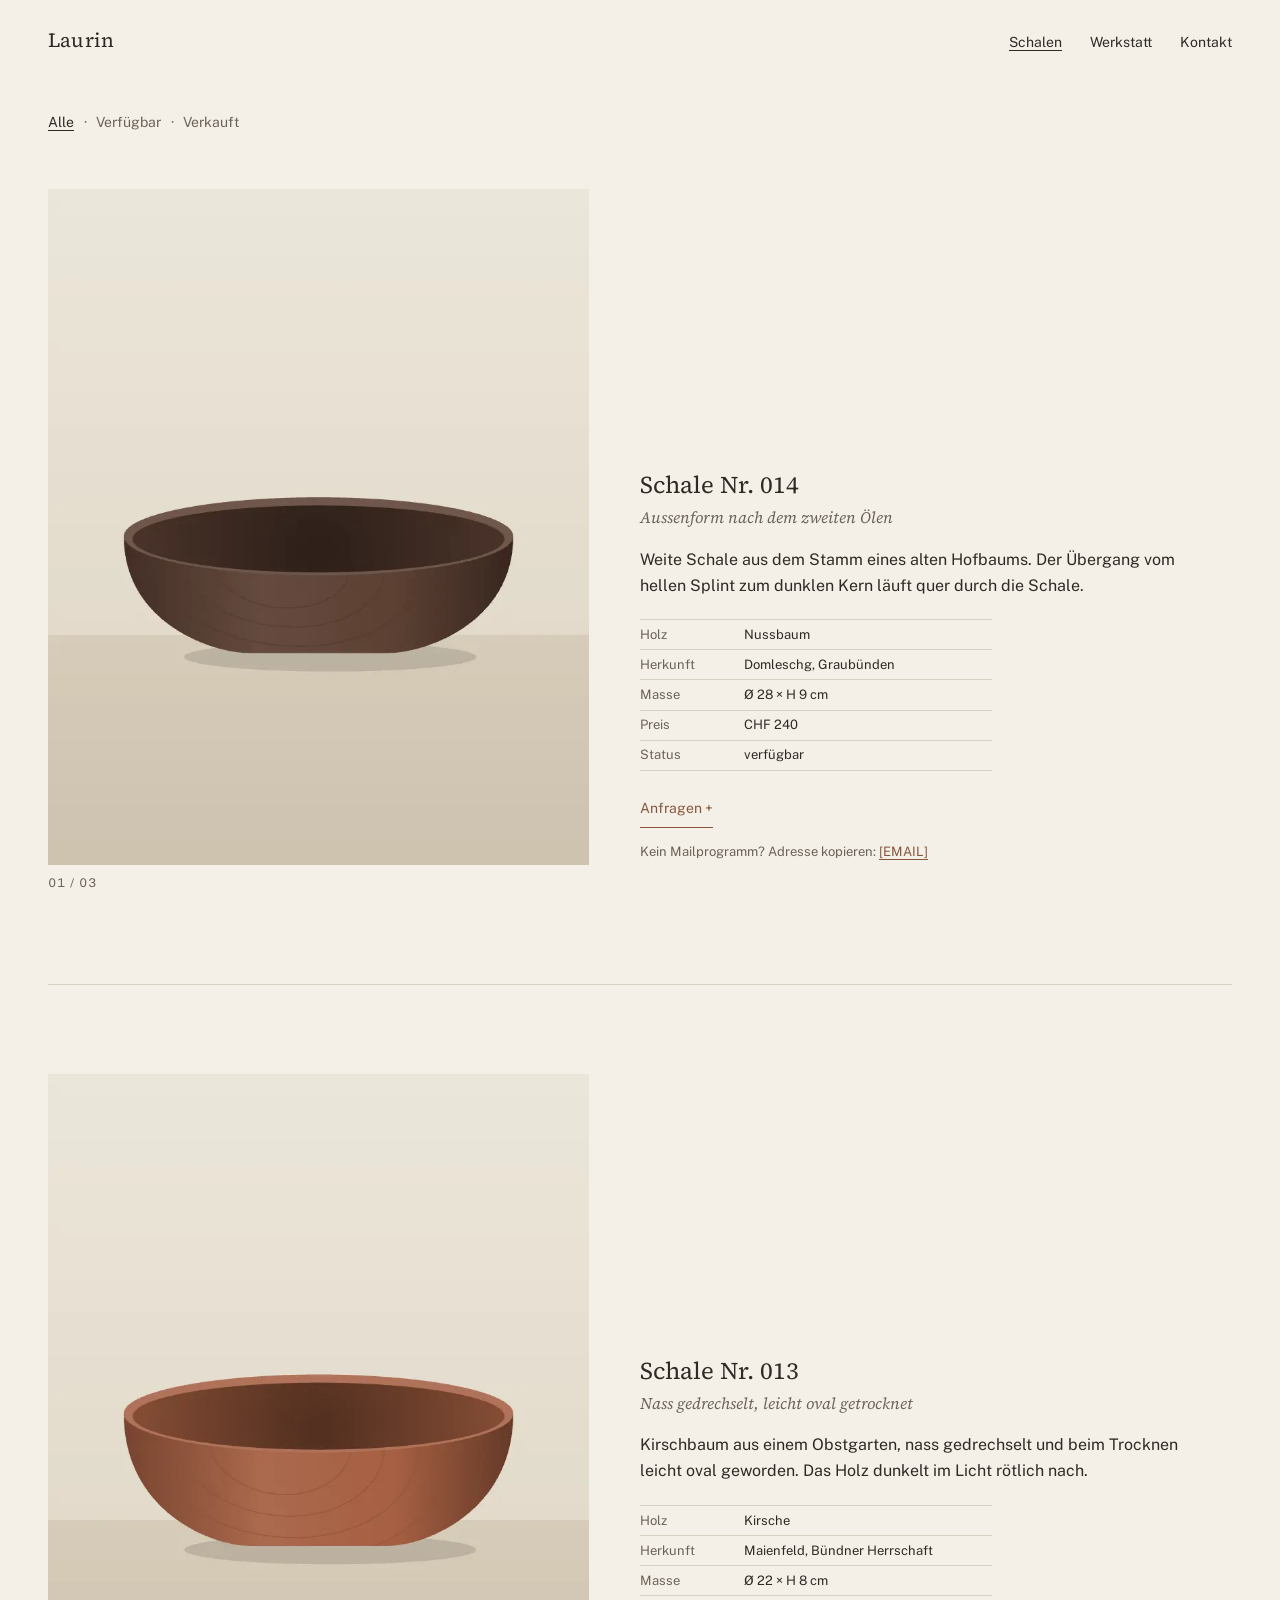
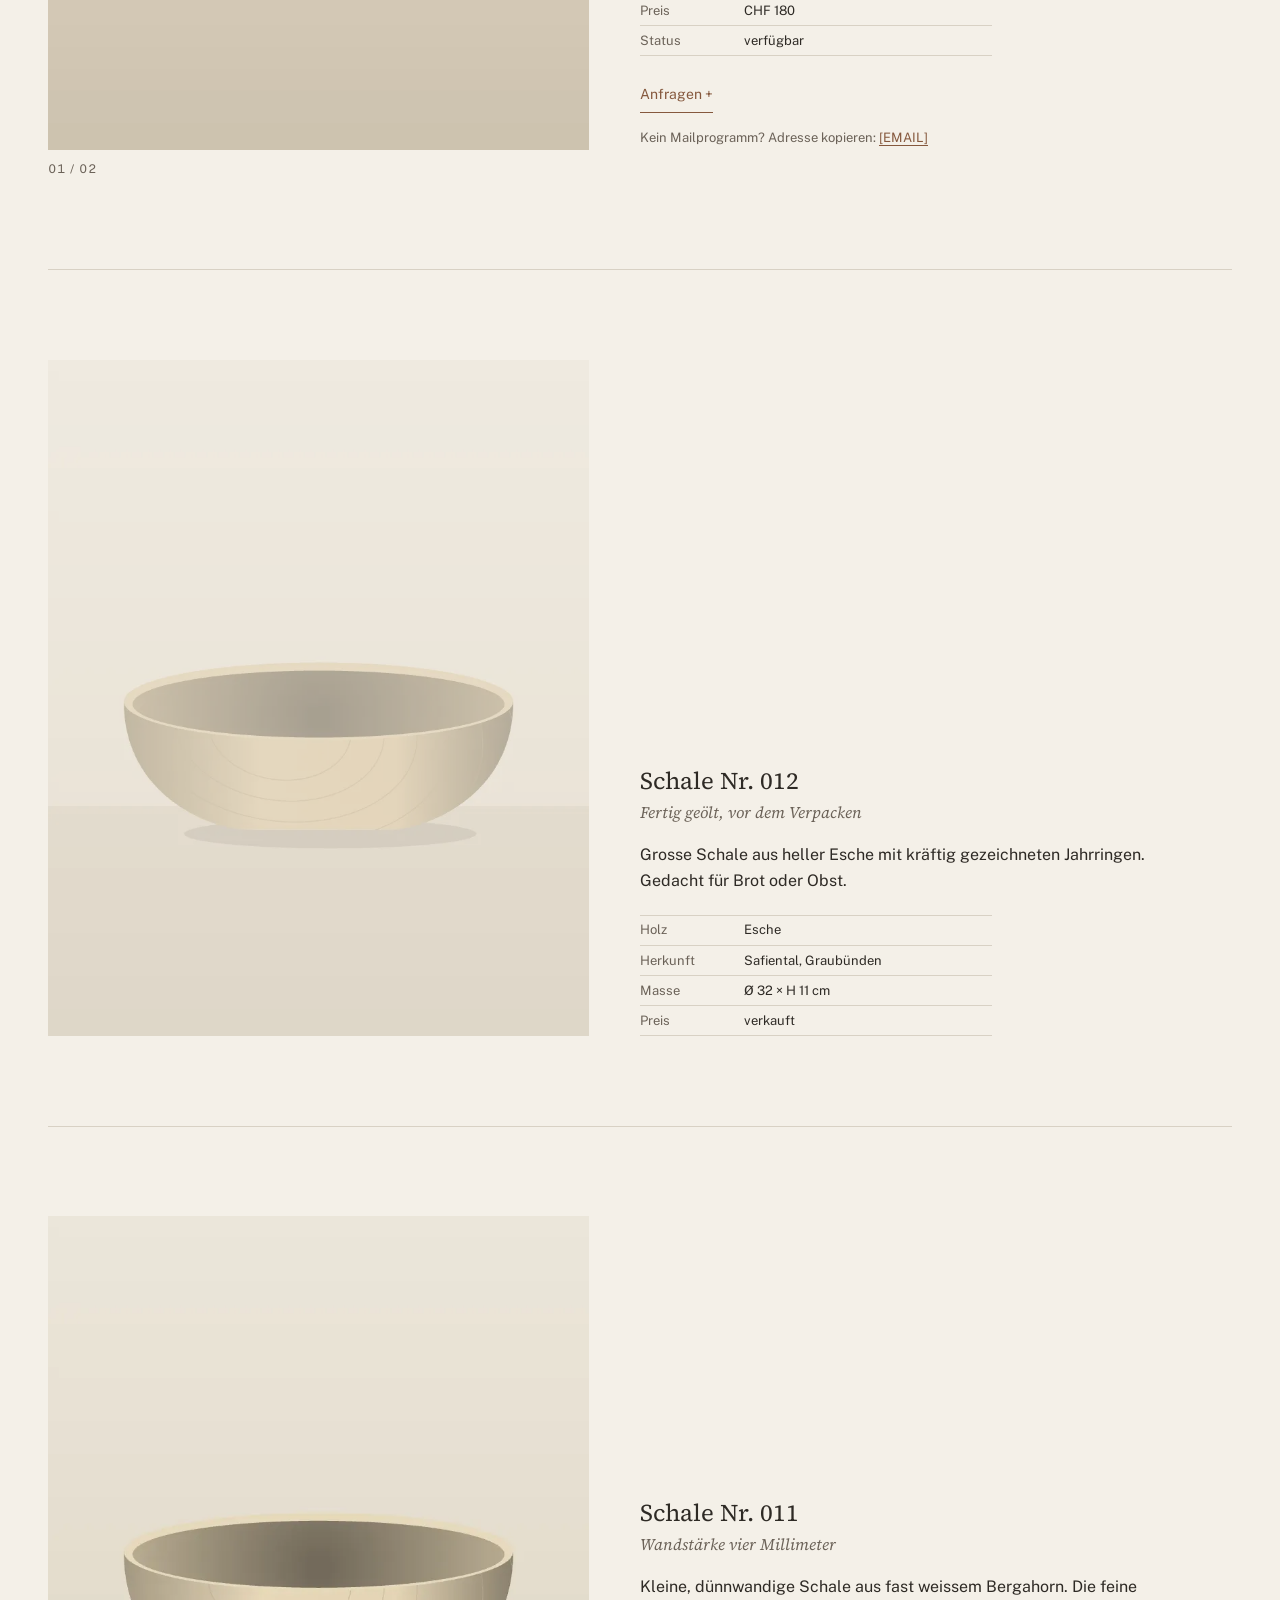
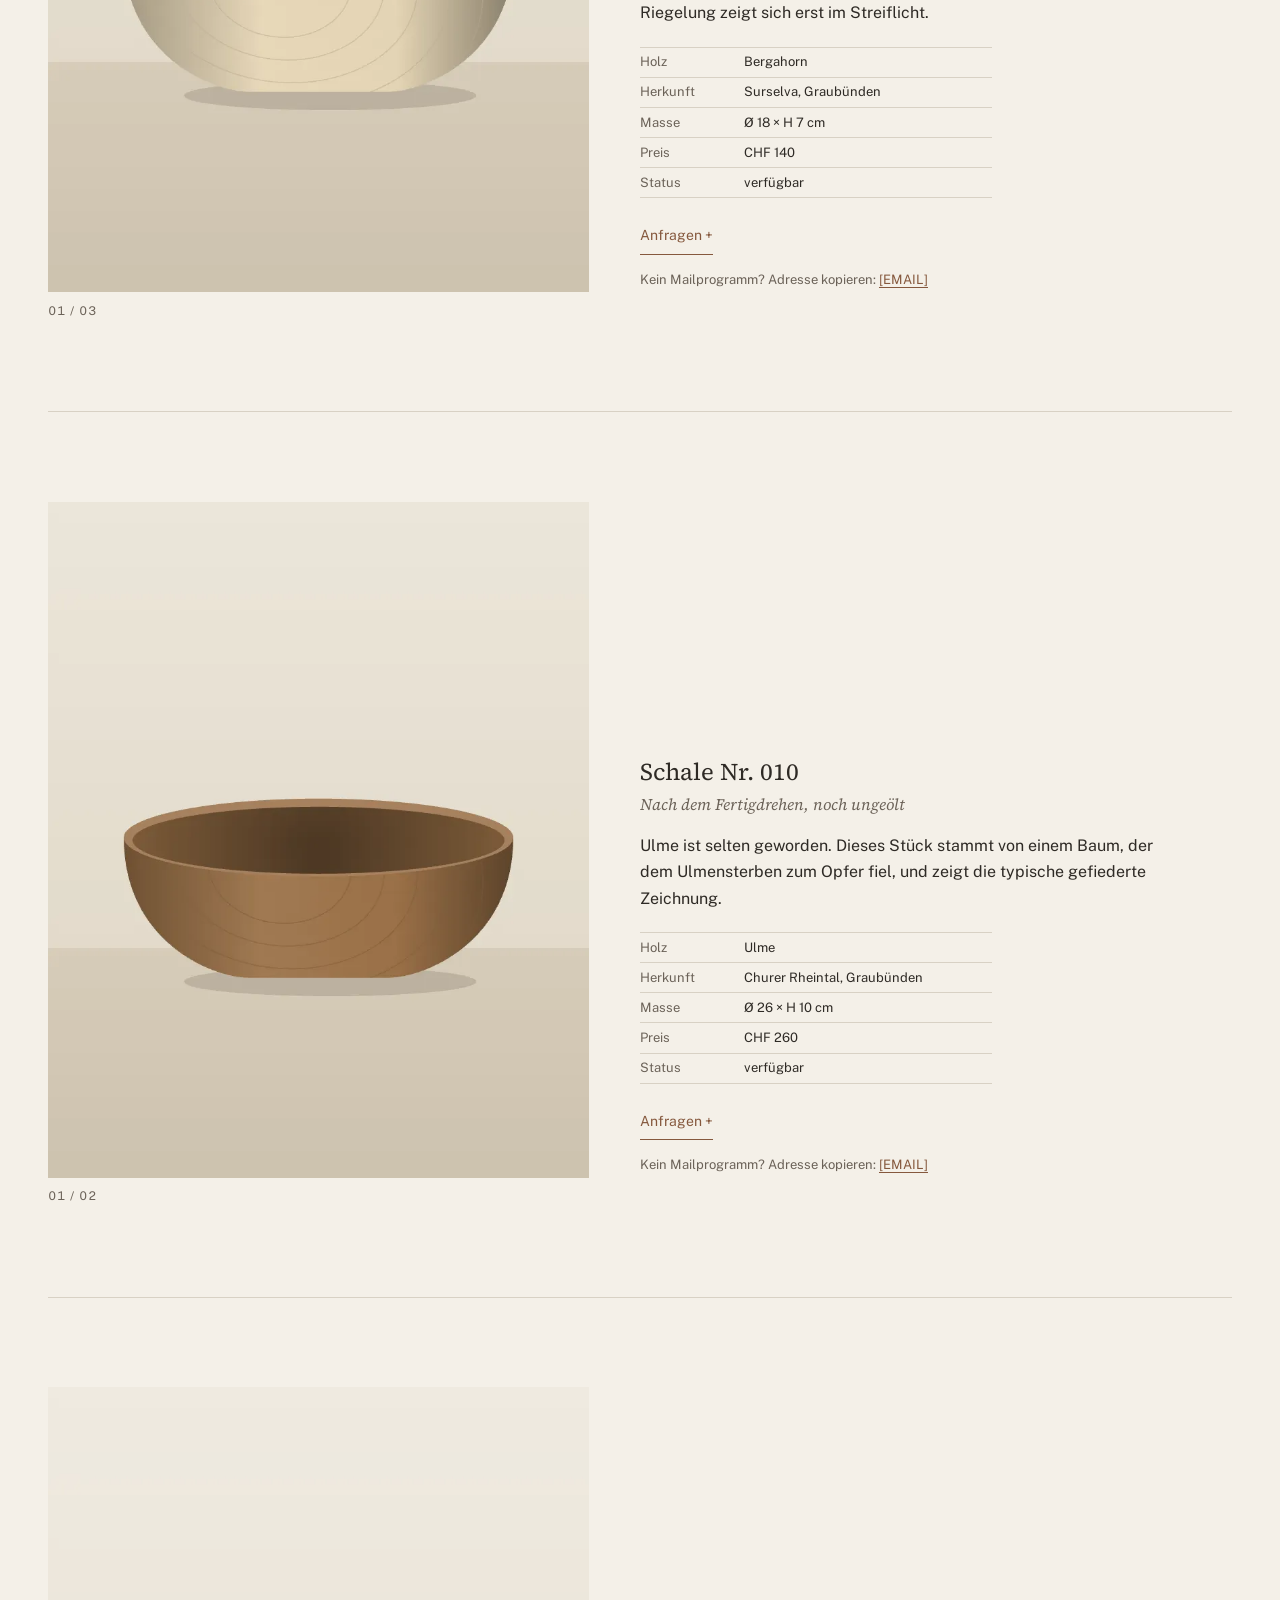
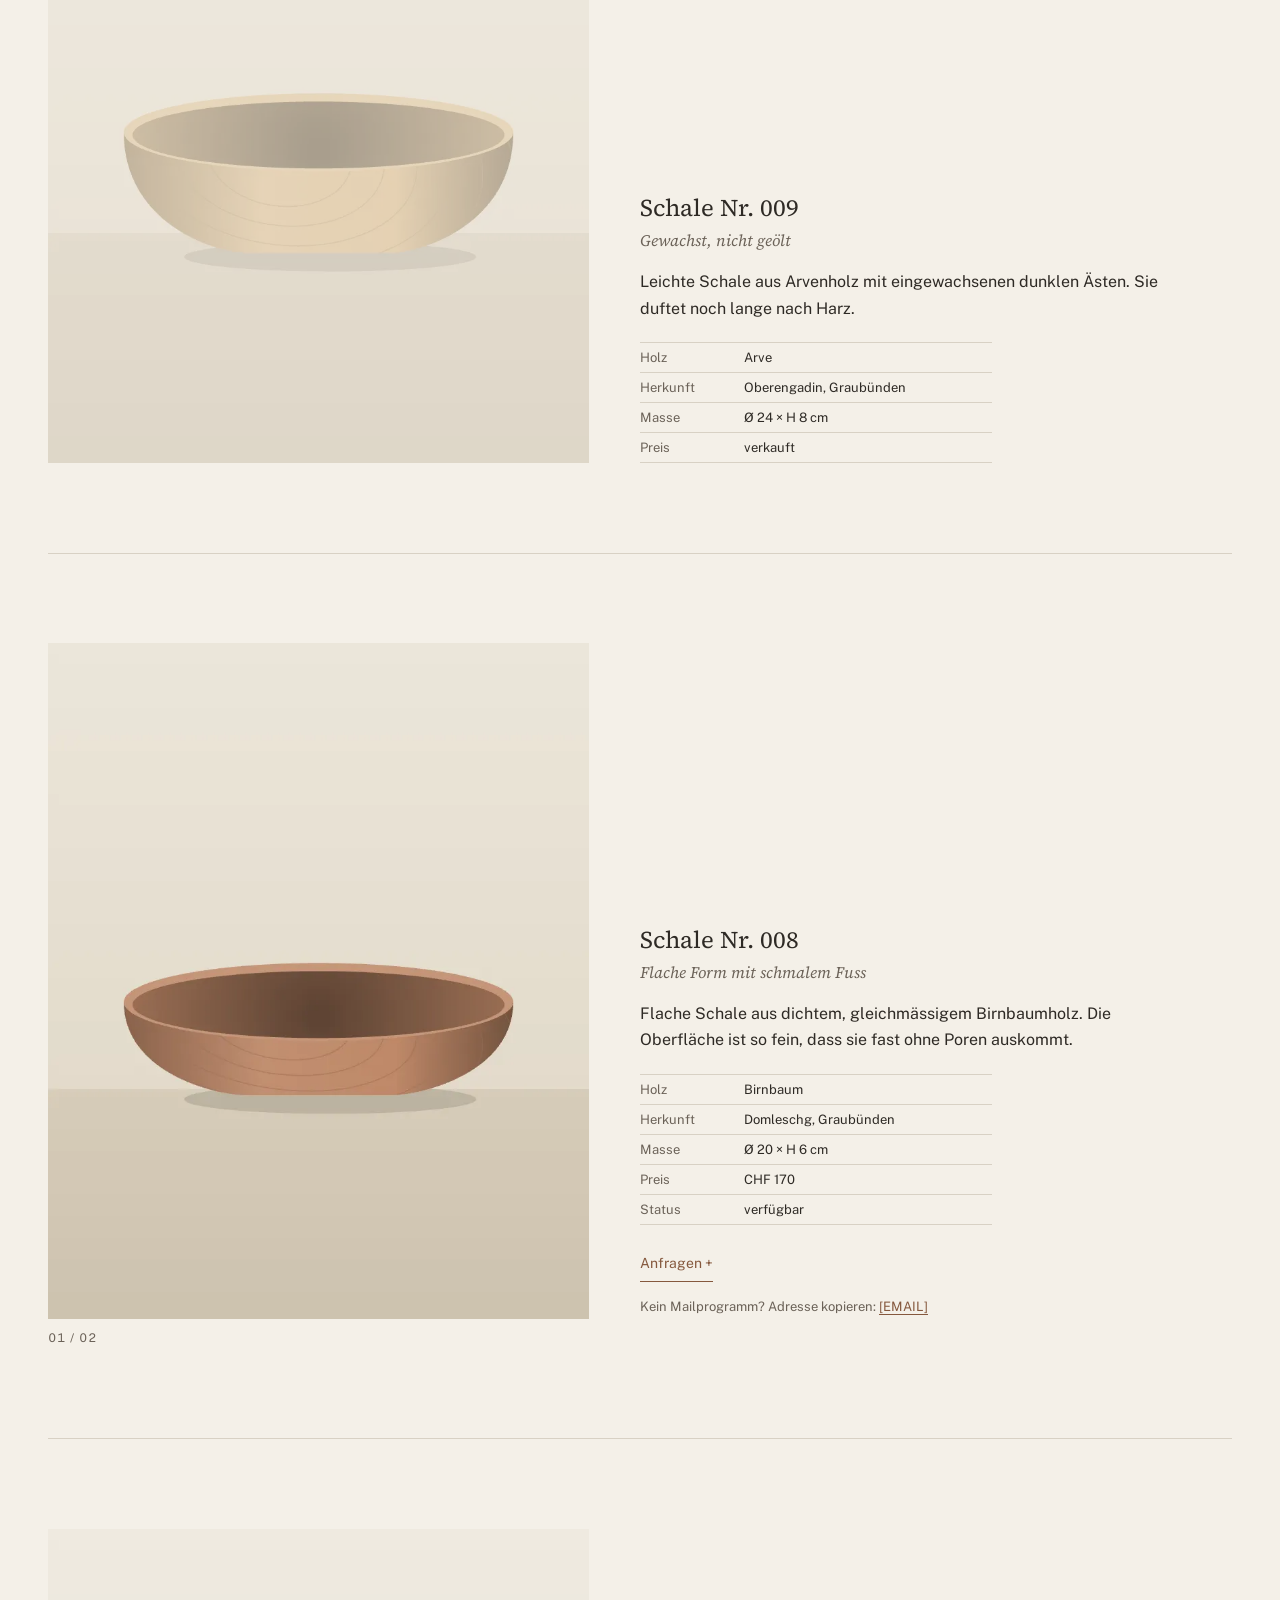
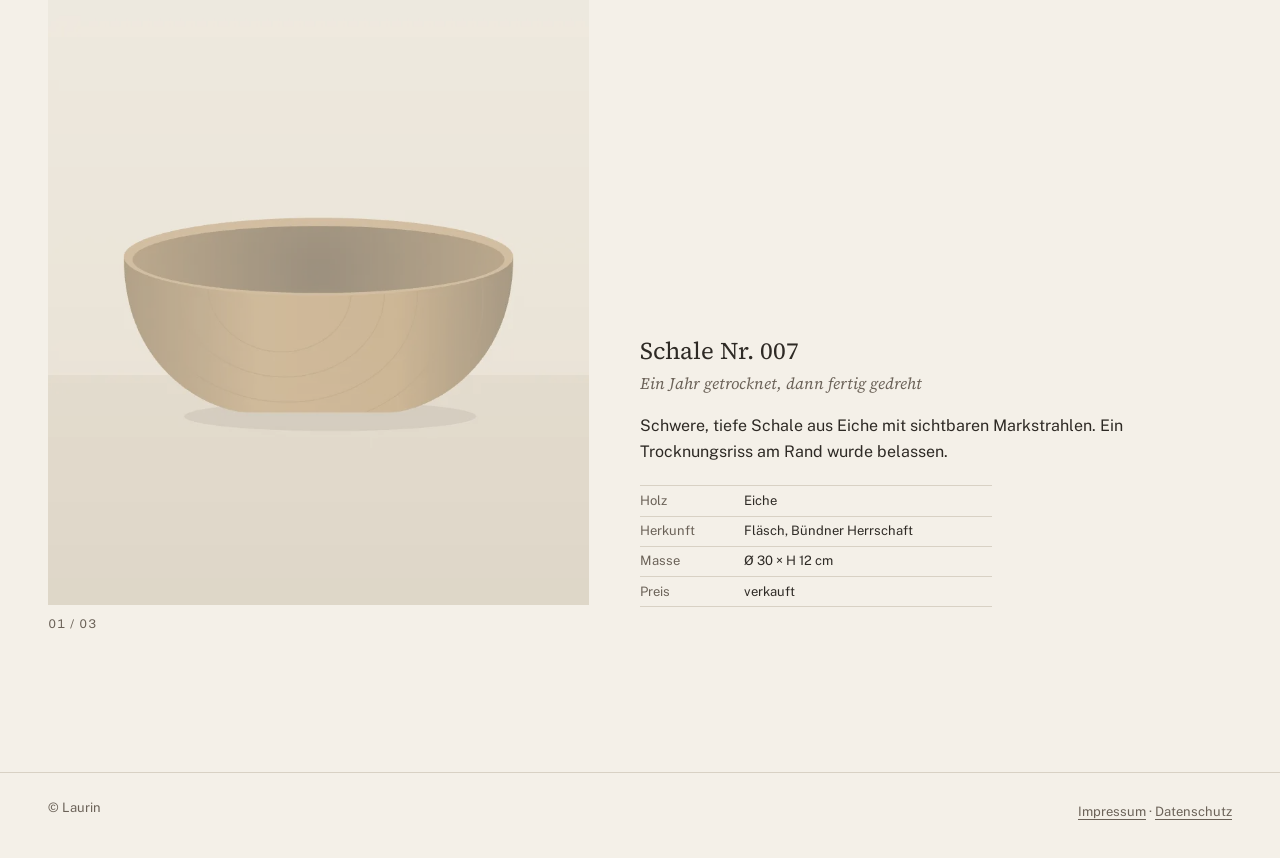
==== commit 9893395d: "Seite und Titel in «Laurin» umbenannt Wortmarke, Seitentitel, Vorschau-Angaben und Markenname. Im Im" ====
--- a/index.html
+++ b/index.html
@@ -4,27 +4,29 @@
   <meta charset="utf-8">
   <meta name="viewport" content="width=device-width, initial-scale=1">
   <!-- ENTWURF -->
-  <title>[NAME] – Handgedrechselte Holzschalen</title>
+  <title>Laurin – Handgedrechselte Holzschalen</title>
   <meta name="description" content="Handgedrechselte Schalen aus einheimischem Holz: Nussbaum, Kirsche, Esche, Ahorn und weitere. Jede Schale ein Einzelstück, Anfrage per E-Mail.">
-  <link rel="canonical" href="https://BENUTZERNAME.github.io/REPO/">
+  <link rel="canonical" href="https://globimueller.github.io/holzschalen/">
 
   <meta property="og:type" content="website">
   <meta property="og:locale" content="de_CH">
-  <meta property="og:site_name" content="[NAME]">
-  <meta property="og:title" content="[NAME] – Handgedrechselte Holzschalen">
+  <meta property="og:site_name" content="Laurin">
+  <meta property="og:title" content="Laurin – Handgedrechselte Holzschalen">
   <meta property="og:description" content="Schalen aus einheimischem Holz, von Hand gedrechselt. Jede ein Einzelstück.">
-  <meta property="og:url" content="https://BENUTZERNAME.github.io/REPO/">
-  <meta property="og:image" content="https://BENUTZERNAME.github.io/REPO/images/og-image.jpg">
+  <meta property="og:url" content="https://globimueller.github.io/holzschalen/">
+  <meta property="og:image" content="https://globimueller.github.io/holzschalen/images/og-image.jpg">
   <meta property="og:image:width" content="1200">
   <meta property="og:image:height" content="630">
   <meta property="og:image:alt" content="Gedrechselte Holzschale vor hellem Hintergrund">
   <meta name="twitter:card" content="summary_large_image">
-  <meta name="twitter:title" content="[NAME] – Handgedrechselte Holzschalen">
+  <meta name="twitter:title" content="Laurin – Handgedrechselte Holzschalen">
   <meta name="twitter:description" content="Schalen aus einheimischem Holz, von Hand gedrechselt. Jede ein Einzelstück.">
-  <meta name="twitter:image" content="https://BENUTZERNAME.github.io/REPO/images/og-image.jpg">
+  <meta name="twitter:image" content="https://globimueller.github.io/holzschalen/images/og-image.jpg">
 
   <meta name="theme-color" content="#F4F0E8">
+  <link rel="icon" href="images/favicon-32.png" sizes="32x32" type="image/png">
   <link rel="icon" href="images/favicon.svg" type="image/svg+xml">
+  <link rel="apple-touch-icon" href="images/apple-touch-icon.png">
   <link rel="preload" href="data/schalen.json" as="fetch" crossorigin>
   <link rel="preload" href="fonts/public-sans-latin-wght-normal.woff2" as="font" type="font/woff2" crossorigin>
   <link rel="preload" href="fonts/source-serif-4-latin-wght-normal.woff2" as="font" type="font/woff2" crossorigin>
@@ -32,12 +34,15 @@
   <script src="js/config.js"></script>
   <script src="js/nav.js" defer></script>
   <script src="js/feed.js" defer></script>
+  <!-- JSONLD:START (erzeugt von scripts/feed-einbetten.py, nicht von Hand ändern) -->
+  <script type="application/ld+json" id="schalen-jsonld">{"@context":"https://schema.org","@graph":[{"@type":"Product","@id":"https://globimueller.github.io/holzschalen/#schale-014","name":"Schale Nr. 014 – Nussbaum","description":"Weite Schale aus dem Stamm eines alten Hofbaums. Der Übergang vom hellen Splint zum dunklen Kern läuft quer durch die Schale.","material":"Nussbaum","image":["https://globimueller.github.io/holzschalen/images/schalen/014/01-1400.webp","https://globimueller.github.io/holzschalen/images/schalen/014/02-1400.webp","https://globimueller.github.io/holzschalen/images/schalen/014/03-1400.webp"],"brand":{"@type":"Brand","name":"Laurin"},"offers":{"@type":"Offer","url":"https://globimueller.github.io/holzschalen/#schale-014","price":240,"priceCurrency":"CHF","availability":"https://schema.org/InStock","itemCondition":"https://schema.org/NewCondition"}},{"@type":"Product","@id":"https://globimueller.github.io/holzschalen/#schale-013","name":"Schale Nr. 013 – Kirsche","description":"Kirschbaum aus einem Obstgarten, nass gedrechselt und beim Trocknen leicht oval geworden. Das Holz dunkelt im Licht rötlich nach.","material":"Kirsche","image":["https://globimueller.github.io/holzschalen/images/schalen/013/01-1400.webp","https://globimueller.github.io/holzschalen/images/schalen/013/02-1400.webp"],"brand":{"@type":"Brand","name":"Laurin"},"offers":{"@type":"Offer","url":"https://globimueller.github.io/holzschalen/#schale-013","price":180,"priceCurrency":"CHF","availability":"https://schema.org/InStock","itemCondition":"https://schema.org/NewCondition"}},{"@type":"Product","@id":"https://globimueller.github.io/holzschalen/#schale-011","name":"Schale Nr. 011 – Bergahorn","description":"Kleine, dünnwandige Schale aus fast weissem Bergahorn. Die feine Riegelung zeigt sich erst im Streiflicht.","material":"Bergahorn","image":["https://globimueller.github.io/holzschalen/images/schalen/011/01-1400.webp","https://globimueller.github.io/holzschalen/images/schalen/011/02-1400.webp","https://globimueller.github.io/holzschalen/images/schalen/011/03-1400.webp"],"brand":{"@type":"Brand","name":"Laurin"},"offers":{"@type":"Offer","url":"https://globimueller.github.io/holzschalen/#schale-011","price":140,"priceCurrency":"CHF","availability":"https://schema.org/InStock","itemCondition":"https://schema.org/NewCondition"}},{"@type":"Product","@id":"https://globimueller.github.io/holzschalen/#schale-010","name":"Schale Nr. 010 – Ulme","description":"Ulme ist selten geworden. Dieses Stück stammt von einem Baum, der dem Ulmensterben zum Opfer fiel, und zeigt die typische gefiederte Zeichnung.","material":"Ulme","image":["https://globimueller.github.io/holzschalen/images/schalen/010/01-1400.webp","https://globimueller.github.io/holzschalen/images/schalen/010/02-1400.webp"],"brand":{"@type":"Brand","name":"Laurin"},"offers":{"@type":"Offer","url":"https://globimueller.github.io/holzschalen/#schale-010","price":260,"priceCurrency":"CHF","availability":"https://schema.org/InStock","itemCondition":"https://schema.org/NewCondition"}},{"@type":"Product","@id":"https://globimueller.github.io/holzschalen/#schale-008","name":"Schale Nr. 008 – Birnbaum","description":"Flache Schale aus dichtem, gleichmässigem Birnbaumholz. Die Oberfläche ist so fein, dass sie fast ohne Poren auskommt.","material":"Birnbaum","image":["https://globimueller.github.io/holzschalen/images/schalen/008/01-1400.webp","https://globimueller.github.io/holzschalen/images/schalen/008/02-1400.webp"],"brand":{"@type":"Brand","name":"Laurin"},"offers":{"@type":"Offer","url":"https://globimueller.github.io/holzschalen/#schale-008","price":170,"priceCurrency":"CHF","availability":"https://schema.org/InStock","itemCondition":"https://schema.org/NewCondition"}}]}</script>
+  <!-- JSONLD:ENDE -->
 </head>
 <body>
   <a class="sprung" href="#inhalt">Zum Inhalt</a>
 
   <header class="kopf">
-    <a class="wortmarke" href="./">[NAME]</a>
+    <a class="wortmarke" href="./">Laurin</a>
     <button class="menue-knopf" type="button" aria-expanded="false" aria-controls="menue">Menü</button>
     <nav class="menue" id="menue" aria-label="Hauptnavigation">
       <ul>
@@ -59,16 +64,98 @@
       </ul>
     </nav>
 
+    <p class="vh" id="feed-status" role="status"></p>
+
     <div class="feed" id="feed"></div>
 
+    <!-- Ohne JavaScript: fest eingebetteter Feed, ohne Filter und Bildfolge -->
     <noscript>
-      <!-- ENTWURF -->
-      <p class="text">Die Übersicht der Schalen braucht JavaScript. Anfragen nehme ich gern per E-Mail entgegen: [EMAIL]</p>
+      <!-- FEED:START (erzeugt von scripts/feed-einbetten.py, nicht von Hand ändern) -->
+      <div class="feed">
+        <article class="schale">
+        <div class="bildfolge"><img src="images/schalen/014/01-800.webp" srcset="images/schalen/014/01-800.webp 800w, images/schalen/014/01-1400.webp 1400w, images/schalen/014/01-2000.webp 2000w" sizes="(min-width: 900px) 40vw, (min-width: 560px) and (min-aspect-ratio: 4/3) 40vw, 100vw" width="800" height="1000" loading="lazy" alt="Dunkle Nussbaumschale von der Seite auf hellem Grund"></div>
+        <div class="angaben">
+        <h2>Schale Nr. 014</h2>
+        <p class="legende">Aussenform nach dem zweiten Ölen</p>
+        <p class="beschrieb">Weite Schale aus dem Stamm eines alten Hofbaums. Der Übergang vom hellen Splint zum dunklen Kern läuft quer durch die Schale.</p>
+        <dl class="daten"><div><dt>Holz</dt><dd>Nussbaum</dd></div><div><dt>Herkunft</dt><dd>Domleschg, Graubünden</dd></div><div><dt>Masse</dt><dd>Ø 28 × H 9 cm</dd></div><div><dt>Preis</dt><dd>CHF 240</dd></div><div><dt>Status</dt><dd>verfügbar</dd></div></dl>
+        <a class="anfragen" href="mailto:%5BEMAIL%5D?subject=Anfrage%20Schale%20Nr.%20014%20%E2%80%93%20Nussbaum&amp;body=Guten%20Tag%0D%0A%0D%0AIch%20interessiere%20mich%20f%C3%BCr%20die%20Schale%20Nr.%20014%20%28Nussbaum%2C%20%C3%98%2028%20%C3%97%20H%209%20cm%2C%20CHF%20240%29.%0D%0A%0D%0AName%3A%0D%0ALieferadresse%3A%0D%0AAbholung%20oder%20Versand%3A%0D%0A%0D%0AFreundliche%20Gr%C3%BCsse">Anfragen +</a>
+        </div>
+        </article>
+        <article class="schale">
+        <div class="bildfolge"><img src="images/schalen/013/01-800.webp" srcset="images/schalen/013/01-800.webp 800w, images/schalen/013/01-1400.webp 1400w, images/schalen/013/01-2000.webp 2000w" sizes="(min-width: 900px) 40vw, (min-width: 560px) and (min-aspect-ratio: 4/3) 40vw, 100vw" width="800" height="1000" loading="lazy" alt="Rötliche Kirschholzschale von der Seite auf hellem Grund"></div>
+        <div class="angaben">
+        <h2>Schale Nr. 013</h2>
+        <p class="legende">Nass gedrechselt, leicht oval getrocknet</p>
+        <p class="beschrieb">Kirschbaum aus einem Obstgarten, nass gedrechselt und beim Trocknen leicht oval geworden. Das Holz dunkelt im Licht rötlich nach.</p>
+        <dl class="daten"><div><dt>Holz</dt><dd>Kirsche</dd></div><div><dt>Herkunft</dt><dd>Maienfeld, Bündner Herrschaft</dd></div><div><dt>Masse</dt><dd>Ø 22 × H 8 cm</dd></div><div><dt>Preis</dt><dd>CHF 180</dd></div><div><dt>Status</dt><dd>verfügbar</dd></div></dl>
+        <a class="anfragen" href="mailto:%5BEMAIL%5D?subject=Anfrage%20Schale%20Nr.%20013%20%E2%80%93%20Kirsche&amp;body=Guten%20Tag%0D%0A%0D%0AIch%20interessiere%20mich%20f%C3%BCr%20die%20Schale%20Nr.%20013%20%28Kirsche%2C%20%C3%98%2022%20%C3%97%20H%208%20cm%2C%20CHF%20180%29.%0D%0A%0D%0AName%3A%0D%0ALieferadresse%3A%0D%0AAbholung%20oder%20Versand%3A%0D%0A%0D%0AFreundliche%20Gr%C3%BCsse">Anfragen +</a>
+        </div>
+        </article>
+        <article class="schale ist-verkauft">
+        <div class="bildfolge"><img src="images/schalen/012/01-800.webp" srcset="images/schalen/012/01-800.webp 800w, images/schalen/012/01-1400.webp 1400w, images/schalen/012/01-2000.webp 2000w" sizes="(min-width: 900px) 40vw, (min-width: 560px) and (min-aspect-ratio: 4/3) 40vw, 100vw" width="800" height="1000" loading="lazy" alt="Helle Eschenschale von der Seite auf hellem Grund"></div>
+        <div class="angaben">
+        <h2>Schale Nr. 012</h2>
+        <p class="legende">Fertig geölt, vor dem Verpacken</p>
+        <p class="beschrieb">Grosse Schale aus heller Esche mit kräftig gezeichneten Jahrringen. Gedacht für Brot oder Obst.</p>
+        <dl class="daten"><div><dt>Holz</dt><dd>Esche</dd></div><div><dt>Herkunft</dt><dd>Safiental, Graubünden</dd></div><div><dt>Masse</dt><dd>Ø 32 × H 11 cm</dd></div><div><dt>Preis</dt><dd>verkauft</dd></div></dl>
+        </div>
+        </article>
+        <article class="schale">
+        <div class="bildfolge"><img src="images/schalen/011/01-800.webp" srcset="images/schalen/011/01-800.webp 800w, images/schalen/011/01-1400.webp 1400w, images/schalen/011/01-2000.webp 2000w" sizes="(min-width: 900px) 40vw, (min-width: 560px) and (min-aspect-ratio: 4/3) 40vw, 100vw" width="800" height="1000" loading="lazy" alt="Helle Ahornschale von der Seite auf hellem Grund"></div>
+        <div class="angaben">
+        <h2>Schale Nr. 011</h2>
+        <p class="legende">Wandstärke vier Millimeter</p>
+        <p class="beschrieb">Kleine, dünnwandige Schale aus fast weissem Bergahorn. Die feine Riegelung zeigt sich erst im Streiflicht.</p>
+        <dl class="daten"><div><dt>Holz</dt><dd>Bergahorn</dd></div><div><dt>Herkunft</dt><dd>Surselva, Graubünden</dd></div><div><dt>Masse</dt><dd>Ø 18 × H 7 cm</dd></div><div><dt>Preis</dt><dd>CHF 140</dd></div><div><dt>Status</dt><dd>verfügbar</dd></div></dl>
+        <a class="anfragen" href="mailto:%5BEMAIL%5D?subject=Anfrage%20Schale%20Nr.%20011%20%E2%80%93%20Bergahorn&amp;body=Guten%20Tag%0D%0A%0D%0AIch%20interessiere%20mich%20f%C3%BCr%20die%20Schale%20Nr.%20011%20%28Bergahorn%2C%20%C3%98%2018%20%C3%97%20H%207%20cm%2C%20CHF%20140%29.%0D%0A%0D%0AName%3A%0D%0ALieferadresse%3A%0D%0AAbholung%20oder%20Versand%3A%0D%0A%0D%0AFreundliche%20Gr%C3%BCsse">Anfragen +</a>
+        </div>
+        </article>
+        <article class="schale">
+        <div class="bildfolge"><img src="images/schalen/010/01-800.webp" srcset="images/schalen/010/01-800.webp 800w, images/schalen/010/01-1400.webp 1400w, images/schalen/010/01-2000.webp 2000w" sizes="(min-width: 900px) 40vw, (min-width: 560px) and (min-aspect-ratio: 4/3) 40vw, 100vw" width="800" height="1000" loading="lazy" alt="Braune Ulmenschale von der Seite auf hellem Grund"></div>
+        <div class="angaben">
+        <h2>Schale Nr. 010</h2>
+        <p class="legende">Nach dem Fertigdrehen, noch ungeölt</p>
+        <p class="beschrieb">Ulme ist selten geworden. Dieses Stück stammt von einem Baum, der dem Ulmensterben zum Opfer fiel, und zeigt die typische gefiederte Zeichnung.</p>
+        <dl class="daten"><div><dt>Holz</dt><dd>Ulme</dd></div><div><dt>Herkunft</dt><dd>Churer Rheintal, Graubünden</dd></div><div><dt>Masse</dt><dd>Ø 26 × H 10 cm</dd></div><div><dt>Preis</dt><dd>CHF 260</dd></div><div><dt>Status</dt><dd>verfügbar</dd></div></dl>
+        <a class="anfragen" href="mailto:%5BEMAIL%5D?subject=Anfrage%20Schale%20Nr.%20010%20%E2%80%93%20Ulme&amp;body=Guten%20Tag%0D%0A%0D%0AIch%20interessiere%20mich%20f%C3%BCr%20die%20Schale%20Nr.%20010%20%28Ulme%2C%20%C3%98%2026%20%C3%97%20H%2010%20cm%2C%20CHF%20260%29.%0D%0A%0D%0AName%3A%0D%0ALieferadresse%3A%0D%0AAbholung%20oder%20Versand%3A%0D%0A%0D%0AFreundliche%20Gr%C3%BCsse">Anfragen +</a>
+        </div>
+        </article>
+        <article class="schale ist-verkauft">
+        <div class="bildfolge"><img src="images/schalen/009/01-800.webp" srcset="images/schalen/009/01-800.webp 800w, images/schalen/009/01-1400.webp 1400w, images/schalen/009/01-2000.webp 2000w" sizes="(min-width: 900px) 40vw, (min-width: 560px) and (min-aspect-ratio: 4/3) 40vw, 100vw" width="800" height="1000" loading="lazy" alt="Helle Arvenschale von der Seite auf hellem Grund"></div>
+        <div class="angaben">
+        <h2>Schale Nr. 009</h2>
+        <p class="legende">Gewachst, nicht geölt</p>
+        <p class="beschrieb">Leichte Schale aus Arvenholz mit eingewachsenen dunklen Ästen. Sie duftet noch lange nach Harz.</p>
+        <dl class="daten"><div><dt>Holz</dt><dd>Arve</dd></div><div><dt>Herkunft</dt><dd>Oberengadin, Graubünden</dd></div><div><dt>Masse</dt><dd>Ø 24 × H 8 cm</dd></div><div><dt>Preis</dt><dd>verkauft</dd></div></dl>
+        </div>
+        </article>
+        <article class="schale">
+        <div class="bildfolge"><img src="images/schalen/008/01-800.webp" srcset="images/schalen/008/01-800.webp 800w, images/schalen/008/01-1400.webp 1400w, images/schalen/008/01-2000.webp 2000w" sizes="(min-width: 900px) 40vw, (min-width: 560px) and (min-aspect-ratio: 4/3) 40vw, 100vw" width="800" height="1000" loading="lazy" alt="Flache, rosabraune Birnbaumschale von der Seite auf hellem Grund"></div>
+        <div class="angaben">
+        <h2>Schale Nr. 008</h2>
+        <p class="legende">Flache Form mit schmalem Fuss</p>
+        <p class="beschrieb">Flache Schale aus dichtem, gleichmässigem Birnbaumholz. Die Oberfläche ist so fein, dass sie fast ohne Poren auskommt.</p>
+        <dl class="daten"><div><dt>Holz</dt><dd>Birnbaum</dd></div><div><dt>Herkunft</dt><dd>Domleschg, Graubünden</dd></div><div><dt>Masse</dt><dd>Ø 20 × H 6 cm</dd></div><div><dt>Preis</dt><dd>CHF 170</dd></div><div><dt>Status</dt><dd>verfügbar</dd></div></dl>
+        <a class="anfragen" href="mailto:%5BEMAIL%5D?subject=Anfrage%20Schale%20Nr.%20008%20%E2%80%93%20Birnbaum&amp;body=Guten%20Tag%0D%0A%0D%0AIch%20interessiere%20mich%20f%C3%BCr%20die%20Schale%20Nr.%20008%20%28Birnbaum%2C%20%C3%98%2020%20%C3%97%20H%206%20cm%2C%20CHF%20170%29.%0D%0A%0D%0AName%3A%0D%0ALieferadresse%3A%0D%0AAbholung%20oder%20Versand%3A%0D%0A%0D%0AFreundliche%20Gr%C3%BCsse">Anfragen +</a>
+        </div>
+        </article>
+        <article class="schale ist-verkauft">
+        <div class="bildfolge"><img src="images/schalen/007/01-800.webp" srcset="images/schalen/007/01-800.webp 800w, images/schalen/007/01-1400.webp 1400w, images/schalen/007/01-2000.webp 2000w" sizes="(min-width: 900px) 40vw, (min-width: 560px) and (min-aspect-ratio: 4/3) 40vw, 100vw" width="800" height="1000" loading="lazy" alt="Tiefe Eichenschale von der Seite auf hellem Grund"></div>
+        <div class="angaben">
+        <h2>Schale Nr. 007</h2>
+        <p class="legende">Ein Jahr getrocknet, dann fertig gedreht</p>
+        <p class="beschrieb">Schwere, tiefe Schale aus Eiche mit sichtbaren Markstrahlen. Ein Trocknungsriss am Rand wurde belassen.</p>
+        <dl class="daten"><div><dt>Holz</dt><dd>Eiche</dd></div><div><dt>Herkunft</dt><dd>Fläsch, Bündner Herrschaft</dd></div><div><dt>Masse</dt><dd>Ø 30 × H 12 cm</dd></div><div><dt>Preis</dt><dd>verkauft</dd></div></dl>
+        </div>
+        </article>
+      </div>
+      <!-- FEED:ENDE -->
     </noscript>
   </main>
 
   <footer class="fuss">
-    <p>© [NAME]</p>
+    <p>© Laurin</p>
     <p><a href="kontakt.html#impressum">Impressum</a> · <a href="kontakt.html#datenschutz">Datenschutz</a></p>
   </footer>
 </body>
--- a/css/style.css
+++ b/css/style.css
@@ -46,6 +46,10 @@
   /* Masse */
   --rand: clamp(1.25rem, 4vw, 3rem);
   --dauer: 180ms;
+
+  /* Bildhöhe: Das Hochformat passt samt Kopf ins Fenster.
+     In niedrigen Fenstern (Handy quer) mindestens 70 % der Fensterhöhe. */
+  --bildhoehe: max(70vh, min(86vh, 100vh - 14rem));
 }
 
 *,
@@ -256,7 +260,11 @@
 
 .feed {
   padding: 0 var(--rand);
-  min-height: 100vh; /* hält den Fuss aus dem Bild, bis der Feed geladen ist */
+}
+
+/* Hält den Fuss aus dem Bild, bis der Feed geladen ist (nur mit JavaScript) */
+.js #feed {
+  min-height: 100vh;
 }
 
 .schale {
@@ -281,6 +289,11 @@
   touch-action: pan-y;
 }
 
+/* Das Bild wird nie höher als das Fenster, auch einspaltig */
+.bildfolge {
+  max-width: calc(var(--bildhoehe) * 0.8);
+}
+
 .bildfolge img {
   width: 100%;
   aspect-ratio: 4 / 5;
@@ -365,17 +378,14 @@
   color: var(--leise);
 }
 
-@media (min-width: 900px) {
+/* Zweispaltig ab 900 px Breite und in querformatigen Fenstern (z. B. Handy quer).
+   Die Bildspalte ist so breit wie das Bild, der Text schliesst direkt an. */
+@media (min-width: 900px), (min-width: 560px) and (min-aspect-ratio: 4/3) {
   .schale {
     display: grid;
-    grid-template-columns: minmax(0, 7fr) minmax(0, 5fr);
-    column-gap: clamp(2rem, 5vw, 5rem);
+    grid-template-columns: min(calc(var(--bildhoehe) * 0.8), 58%) minmax(0, 1fr);
+    column-gap: clamp(1.5rem, 4vw, 4.5rem);
     align-items: end;
-  }
-
-  /* Das Hochformat soll ganz in die Fensterhöhe passen */
-  .bildfolge {
-    max-width: calc(86vh * 0.8);
   }
 
   .angaben h2 {
@@ -389,6 +399,17 @@
   /* Angaben schliessen mit der Bildunterkante ab, der Zähler steht darunter */
   .schale:has(.zaehler) .angaben {
     padding-bottom: 1.725rem;
+  }
+}
+
+/* In niedrigen Fenstern ist der Text höher als das Bild: beide oben ausrichten */
+@media (max-height: 699px) {
+  .schale {
+    align-items: start;
+  }
+
+  .schale:has(.zaehler) .angaben {
+    padding-bottom: 0;
   }
 }
 
@@ -474,6 +495,66 @@
   color: var(--akzent);
 }
 
+/* ---------- Anfrage ohne Mailprogramm ---------- */
+
+.anfrage-alternative {
+  margin: 0.6rem 0 0;
+  font-size: 0.8125rem;
+  color: var(--leise);
+}
+
+.kopieren {
+  padding: 0.25rem 0;
+  border: 0;
+  background: none;
+  font: inherit;
+  color: var(--akzent);
+  text-decoration: underline;
+  text-decoration-thickness: 1px;
+  text-underline-offset: 0.2em;
+  cursor: pointer;
+  transition: color var(--dauer);
+}
+
+.kopieren:hover {
+  color: var(--text);
+}
+
+/* ---------- Silbentrennung für lange Wörter auf schmalen Bildschirmen ---------- */
+
+.text p,
+.text li,
+.beschrieb {
+  hyphens: auto;
+  overflow-wrap: break-word;
+}
+
+/* ---------- Druck ---------- */
+
+@media print {
+  body {
+    background: #fff;
+    color: #000;
+  }
+
+  .menue,
+  .menue-knopf,
+  .filter,
+  .sprung,
+  .zaehler,
+  .anfrage-alternative {
+    display: none !important;
+  }
+
+  .schale {
+    break-inside: avoid;
+  }
+
+  .ist-verkauft .bildfolge img {
+    opacity: 1;
+  }
+}
+
 /* ---------- Weniger Bewegung ---------- */
 
 @media (prefers-reduced-motion: reduce) {
